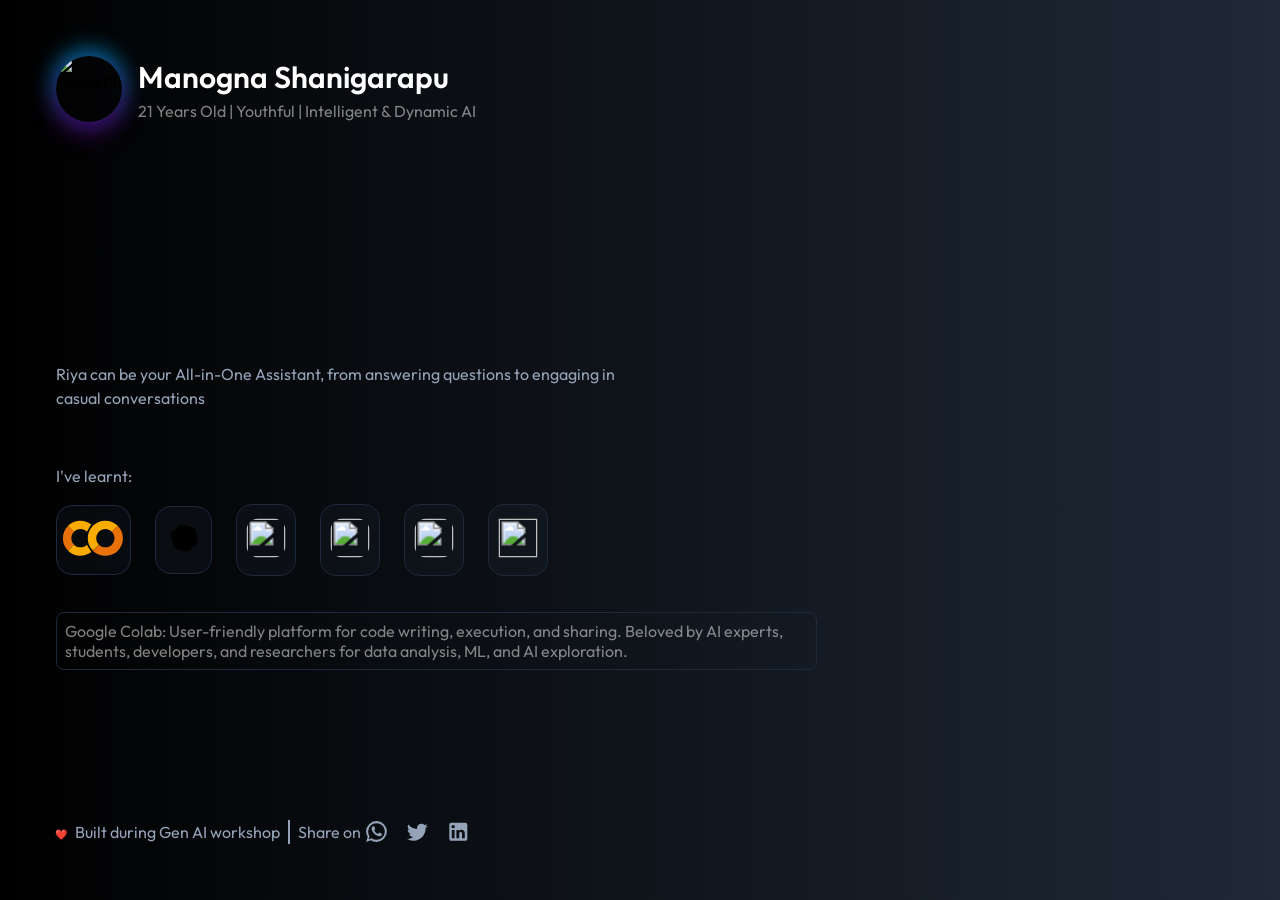
==== index.html @ 8585a6e0 "Updated my age" ====
<!DOCTYPE html>
<html>

<head>
    <link rel="stylesheet" href="genai.css">
    <script type="module" src="https://gradio.s3-us-west-2.amazonaws.com/3.39.0/gradio.js"></script>
</head>

<body>
    <div class="main-container" id="main">
        <div class="description-container">
            <div class="profile-section">
                <div class="profile-pic-container">
                    <div class="profile-pic">
                        <img class='student-pic' src="https://herobot.app/wp-content/uploads/2022/11/AI-bot-1.jpg" alt="ProfilePic" />
                    </div>
                </div>
                <div class="profile-info-container">
                    <h3 class="name">Manogna Shanigarapu</h3>
                    <p class="bot-extra-info">21 Years Old | Youthful | Intelligent & Dynamic AI</p>
                </div>
            </div>
            <div class="project-details-container">
                <div class="project-heading">
                    <h1 class="heading">Generative AI Project</h1>
                </div>
                <div class="project-description">
                    <p class="description">Riya can be your All-in-One Assistant, from answering questions to engaging in casual conversations</p>
                </div>
            </div>

            <div class="i-have-learnt-section">
                <p class="i-have-learnt">I've learnt:</p>
                <div class="topics-list">
                    <div class="topic-icon">
                        <div class="tooltip" id="googleColab">
                            <!-- openai_svgrepo_com_1 -->
                            <svg width="41" height="24" viewBox="0 0 41 24" fill="none" xmlns="http://www.w3.org/2000/svg" class="zoom-svg">
                                <path d="M7.50478 7.85331L3.53332 3.86494C1.34239 6.06057 0.111938 9.03566 0.111938 12.1374C0.111938 15.2392 1.34239 18.2143 3.53332 20.4099L7.52168 16.4215C6.38527 15.2865 5.74533 13.7471 5.74216 12.1409C5.73899 10.5347 6.37286 8.99286 7.50478 7.85331Z" fill="#E8710A" />
                                <path d="M3.53333 3.86497L7.50479 7.85334C8.06826 7.28921 8.7374 6.84167 9.47395 6.53633C10.2105 6.23099 11 6.07383 11.7974 6.07383C12.5947 6.07383 13.3842 6.23099 14.1208 6.53633C14.8573 6.84167 15.5264 7.28921 16.0899 7.85334L18.9798 2.90168L18.8108 2.76648C16.5567 1.08477 13.7727 0.270336 10.9676 0.47203C8.1625 0.673723 5.52366 1.87807 3.53333 3.86497Z" fill="#F9AB00" />
                                <path d="M18.9967 21.3731L16.0899 16.4384C15.5264 17.0025 14.8573 17.45 14.1208 17.7554C13.3842 18.0607 12.5947 18.2179 11.7974 18.2179C11 18.2179 10.2105 18.0607 9.47395 17.7554C8.7374 17.45 8.06826 17.0025 7.50479 16.4384L3.53333 20.4267C5.51969 22.3959 8.14522 23.5892 10.935 23.7906C13.7247 23.9921 16.4945 23.1885 18.7432 21.5252L18.9291 21.3731" fill="#F9AB00" />
                                <path d="M20.1121 3.86492C17.9211 6.06054 16.6907 9.03563 16.6907 12.1374C16.6907 15.2392 17.9211 18.2142 20.1121 20.4099L24.1004 16.4215C22.962 15.283 22.3224 13.739 22.3224 12.1289C22.3224 10.5189 22.962 8.97484 24.1004 7.83638C25.2389 6.69792 26.783 6.05834 28.393 6.05834C30.003 6.05834 31.5471 6.69792 32.6855 7.83638L36.6908 3.86492C35.603 2.77499 34.3109 1.91029 32.8885 1.3203C31.4661 0.730318 29.9413 0.426636 28.4014 0.426636C26.8615 0.426636 25.3367 0.730318 23.9144 1.3203C22.492 1.91029 21.1999 2.77499 20.1121 3.86492Z" fill="#F9AB00" />
                                <path d="M36.6908 3.86494L32.7193 7.85331C33.8578 8.99177 34.4974 10.5359 34.4974 12.1459C34.4974 13.7559 33.8578 15.3 32.7193 16.4384C31.5809 17.5769 30.0368 18.2165 28.4268 18.2165C26.8168 18.2165 25.2727 17.5769 24.1342 16.4384L20.1121 20.4268C22.3083 22.6253 25.2879 23.8613 28.3955 23.8629C29.9342 23.8636 31.4579 23.5613 32.8798 22.9732C34.3017 22.3851 35.5938 21.5227 36.6824 20.4353C37.7709 19.3478 38.6347 18.0566 39.2242 16.6353C39.8138 15.214 40.1176 13.6905 40.1184 12.1518C40.1192 10.6132 39.8169 9.08937 39.2288 7.6675C38.6407 6.24563 37.7783 4.95352 36.6908 3.86494Z" fill="#E8710A" />
                            </svg>
                            <span class="tooltiptext">Google Colab</span>
                        </div>

                    </div>
                    <div class="topic-icon">
                        <div class="tooltip" id="openAi">

                            <svg width="19" height="18" fill="none" xmlns="http://www.w3.org/2000/svg" class="zoom-svg open-ai-logo">
                                <g clip-path="url(#a)">
                                    <path d="M17.788 7.365a4.481 4.481 0 0 0-.386-3.677 4.53 4.53 0 0 0-4.877-2.17A4.494 4.494 0 0 0 9.142.001a4.53 4.53 0 0 0-4.318 3.135 4.481 4.481 0 0 0-2.998 2.17 4.53 4.53 0 0 0 .557 5.316 4.481 4.481 0 0 0 .386 3.676 4.53 4.53 0 0 0 4.877 2.17 4.48 4.48 0 0 0 3.383 1.517 4.53 4.53 0 0 0 4.32-3.138 4.481 4.481 0 0 0 2.997-2.17 4.53 4.53 0 0 0-.559-5.312h.001Z" fill="#000" />
                                </g>
                            </svg>
                            <span class="tooltiptext">OpenAI</span>
                        </div>
                    </div>
                    <div class="topic-icon">
                        <div class="tooltip" id="langChain">
                            <img src="https://res.cloudinary.com/davztmw2w/image/upload/v1690651288/image_301_m0b2pw.png" class="zoom-svg langchain-logo" />
                            <span class="tooltiptext">LangChain</span>
                        </div>
                    </div>
                    <div class="topic-icon">
                        <div class="tooltip" id="gradio">
                            <img src="https://res.cloudinary.com/davztmw2w/image/upload/v1690650885/image_297_1_jrfh7o.jpg" class="zoom-svg gradio-logo" />
                            <span class="tooltiptext">Gradio</span>
                        </div>
                    </div>
                    <div class="topic-icon">
                        <div class="tooltip" id="playHt">
                            <img src="https://res.cloudinary.com/davztmw2w/image/upload/v1690651855/play-ht_sotxmf.webp" class="zoom-svg playht-logo" />
                            <span class="tooltiptext">PlayHT</span>
                        </div>
                    </div>
                    <div class="topic-icon">
                        <div class="tooltip" id="huggingFace">
                            <img src="https://res.cloudinary.com/davztmw2w/image/upload/v1690651476/image_300_c8gpca.png" class="zoom-svg hugging-face-logo" />
                            <span class="tooltiptext">HuggingFace</span>
                        </div>
                    </div>
                </div>
                <div class="about-section"></div>
            </div>

            <div class="footer-section footer-desktop">
                <div class="footer-info">
                    <span class="heart-beat">❤️</span> Built during Gen AI workshop
                </div>
                <div class="divider-container">
                    <div class="divider"></div>
                </div>
                <div class="share-now">
                    <p class="footer-info share-now-text">Share on&nbsp;</p>
                    <div class="icons-container">
                        <div class="social-icon whatsapp">
                            <svg width="25" height="25" xmlns="http://www.w3.org/2000/svg" focusable="false" viewBox="0 0 24 24" style="user-select: none; width: 100%; height: 100%; display: inline-block; fill: rgb(148, 163, 184); flex-shrink: 0;">
                                <path d="M16.75 13.96c.25.13.41.2.46.3.06.11.04.61-.21 1.18-.2.56-1.24 1.1-1.7 1.12-.46.02-.47.36-2.96-.73-2.49-1.09-3.99-3.75-4.11-3.92-.12-.17-.96-1.38-.92-2.61.05-1.22.69-1.8.95-2.04.24-.26.51-.29.68-.26h.47c.15 0 .36-.06.55.45l.69 1.87c.06.13.1.28.01.44l-.27.41-.39.42c-.12.12-.26.25-.12.5.12.26.62 1.09 1.32 1.78.91.88 1.71 1.17 1.95 1.3.24.14.39.12.54-.04l.81-.94c.19-.25.35-.19.58-.11l1.67.88M12 2a10 10 0 0 1 10 10 10 10 0 0 1-10 10c-1.97 0-3.8-.57-5.35-1.55L2 22l1.55-4.65A9.969 9.969 0 0 1 2 12 10 10 0 0 1 12 2m0 2a8 8 0 0 0-8 8c0 1.72.54 3.31 1.46 4.61L4.5 19.5l2.89-.96A7.95 7.95 0 0 0 12 20a8 8 0 0 0 8-8 8 8 0 0 0-8-8z"></path>
                            </svg>
                        </div>
                        <div class="social-icon twitter">
                            <svg width="25" height="25" viewBox="0 0 25 25" fill="none" xmlns="http://www.w3.org/2000/svg">
                                <path d="M22.7576 6.7644C21.9876 7.1144 21.1576 7.3444 20.2976 7.4544C21.1776 6.9244 21.8576 6.0844 22.1776 5.0744C21.3476 5.5744 20.4276 5.9244 19.4576 6.1244C18.6676 5.2644 17.5576 4.7644 16.2976 4.7644C13.9476 4.7644 12.0276 6.6844 12.0276 9.0544C12.0276 9.3944 12.0676 9.7244 12.1376 10.0344C8.57765 9.8544 5.40765 8.1444 3.29765 5.5544C2.92765 6.1844 2.71765 6.9244 2.71765 7.7044C2.71765 9.1944 3.46765 10.5144 4.62765 11.2644C3.91765 11.2644 3.25765 11.0644 2.67765 10.7644V10.7944C2.67765 12.8744 4.15765 14.6144 6.11765 15.0044C5.48837 15.1766 4.82774 15.2006 4.18765 15.0744C4.45925 15.9269 4.99118 16.6728 5.70866 17.2073C6.42614 17.7419 7.29309 18.0381 8.18765 18.0544C6.67128 19.2548 4.79164 19.9037 2.85765 19.8944C2.51765 19.8944 2.17765 19.8744 1.83765 19.8344C3.73765 21.0544 5.99765 21.7644 8.41765 21.7644C16.2976 21.7644 20.6276 15.2244 20.6276 9.5544C20.6276 9.3644 20.6276 9.1844 20.6176 8.9944C21.4576 8.3944 22.1776 7.6344 22.7576 6.7644Z" fill="#94A3B8" />
                            </svg>
                        </div>
                        <div class="social-icon linkedin">
                            <svg width="25" height="25" viewBox="0 0 25 25" fill="none" xmlns="http://www.w3.org/2000/svg">
                                <path d="M19.2977 3.7644C19.8281 3.7644 20.3368 3.97512 20.7119 4.35019C21.087 4.72526 21.2977 5.23397 21.2977 5.7644V19.7644C21.2977 20.2948 21.087 20.8035 20.7119 21.1786C20.3368 21.5537 19.8281 21.7644 19.2977 21.7644H5.29767C4.76724 21.7644 4.25853 21.5537 3.88345 21.1786C3.50838 20.8035 3.29767 20.2948 3.29767 19.7644V5.7644C3.29767 5.23397 3.50838 4.72526 3.88345 4.35019C4.25853 3.97512 4.76724 3.7644 5.29767 3.7644H19.2977ZM18.7977 19.2644V13.9644C18.7977 13.0998 18.4542 12.2706 17.8428 11.6592C17.2315 11.0479 16.4023 10.7044 15.5377 10.7044C14.6877 10.7044 13.6977 11.2244 13.2177 12.0044V10.8944H10.4277V19.2644H13.2177V14.3344C13.2177 13.5644 13.8377 12.9344 14.6077 12.9344C14.979 12.9344 15.3351 13.0819 15.5976 13.3445C15.8602 13.607 16.0077 13.9631 16.0077 14.3344V19.2644H18.7977ZM7.17767 9.3244C7.62323 9.3244 8.05055 9.14741 8.36561 8.83234C8.68067 8.51728 8.85767 8.08997 8.85767 7.6444C8.85767 6.7144 8.10767 5.9544 7.17767 5.9544C6.72945 5.9544 6.29959 6.13246 5.98266 6.44939C5.66572 6.76633 5.48767 7.19619 5.48767 7.6444C5.48767 8.5744 6.24767 9.3244 7.17767 9.3244ZM8.56767 19.2644V10.8944H5.79767V19.2644H8.56767Z" fill="#94A3B8" />
                            </svg>
                        </div>
                    </div>
                </div>
            </div>
        </div>
        <div class="chat-bot-container">
            <gradio-app src="https://Manogna2502-MyGenAIchat.hf.space"></gradio-app>
        </div>
        <div class="footer-section footer-mobile">
            <div class="footer-info">
                <span class="heart-beat">❤️</span> Built during Gen AI workshop
            </div>
            <div class="divider-container">
                <div class="divider"></div>
            </div>
            <div class="share-now">
                <p class="footer-info share-now-text">Share on&nbsp;</p>
                <div class="icons-container">
                    <div class="social-icon whatsapp">
                        <svg width="25" height="25" xmlns="http://www.w3.org/2000/svg" focusable="false" viewBox="0 0 24 24" style="user-select: none; width: 100%; height: 100%; display: inline-block; fill: rgb(148, 163, 184); flex-shrink: 0;">
                            <path d="M16.75 13.96c.25.13.41.2.46.3.06.11.04.61-.21 1.18-.2.56-1.24 1.1-1.7 1.12-.46.02-.47.36-2.96-.73-2.49-1.09-3.99-3.75-4.11-3.92-.12-.17-.96-1.38-.92-2.61.05-1.22.69-1.8.95-2.04.24-.26.51-.29.68-.26h.47c.15 0 .36-.06.55.45l.69 1.87c.06.13.1.28.01.44l-.27.41-.39.42c-.12.12-.26.25-.12.5.12.26.62 1.09 1.32 1.78.91.88 1.71 1.17 1.95 1.3.24.14.39.12.54-.04l.81-.94c.19-.25.35-.19.58-.11l1.67.88M12 2a10 10 0 0 1 10 10 10 10 0 0 1-10 10c-1.97 0-3.8-.57-5.35-1.55L2 22l1.55-4.65A9.969 9.969 0 0 1 2 12 10 10 0 0 1 12 2m0 2a8 8 0 0 0-8 8c0 1.72.54 3.31 1.46 4.61L4.5 19.5l2.89-.96A7.95 7.95 0 0 0 12 20a8 8 0 0 0 8-8 8 8 0 0 0-8-8z"></path>
                        </svg>
                    </div>
                    <div class="social-icon twitter">
                        <svg width="25" height="25" viewBox="0 0 25 25" fill="none" xmlns="http://www.w3.org/2000/svg">
                            <path d="M22.7576 6.7644C21.9876 7.1144 21.1576 7.3444 20.2976 7.4544C21.1776 6.9244 21.8576 6.0844 22.1776 5.0744C21.3476 5.5744 20.4276 5.9244 19.4576 6.1244C18.6676 5.2644 17.5576 4.7644 16.2976 4.7644C13.9476 4.7644 12.0276 6.6844 12.0276 9.0544C12.0276 9.3944 12.0676 9.7244 12.1376 10.0344C8.57765 9.8544 5.40765 8.1444 3.29765 5.5544C2.92765 6.1844 2.71765 6.9244 2.71765 7.7044C2.71765 9.1944 3.46765 10.5144 4.62765 11.2644C3.91765 11.2644 3.25765 11.0644 2.67765 10.7644V10.7944C2.67765 12.8744 4.15765 14.6144 6.11765 15.0044C5.48837 15.1766 4.82774 15.2006 4.18765 15.0744C4.45925 15.9269 4.99118 16.6728 5.70866 17.2073C6.42614 17.7419 7.29309 18.0381 8.18765 18.0544C6.67128 19.2548 4.79164 19.9037 2.85765 19.8944C2.51765 19.8944 2.17765 19.8744 1.83765 19.8344C3.73765 21.0544 5.99765 21.7644 8.41765 21.7644C16.2976 21.7644 20.6276 15.2244 20.6276 9.5544C20.6276 9.3644 20.6276 9.1844 20.6176 8.9944C21.4576 8.3944 22.1776 7.6344 22.7576 6.7644Z" fill="#94A3B8" />
                        </svg>
                    </div>
                    <div class="social-icon linkedin">
                        <svg width="25" height="25" viewBox="0 0 25 25" fill="none" xmlns="http://www.w3.org/2000/svg">
                            <path d="M19.2977 3.7644C19.8281 3.7644 20.3368 3.97512 20.7119 4.35019C21.087 4.72526 21.2977 5.23397 21.2977 5.7644V19.7644C21.2977 20.2948 21.087 20.8035 20.7119 21.1786C20.3368 21.5537 19.8281 21.7644 19.2977 21.7644H5.29767C4.76724 21.7644 4.25853 21.5537 3.88345 21.1786C3.50838 20.8035 3.29767 20.2948 3.29767 19.7644V5.7644C3.29767 5.23397 3.50838 4.72526 3.88345 4.35019C4.25853 3.97512 4.76724 3.7644 5.29767 3.7644H19.2977ZM18.7977 19.2644V13.9644C18.7977 13.0998 18.4542 12.2706 17.8428 11.6592C17.2315 11.0479 16.4023 10.7044 15.5377 10.7044C14.6877 10.7044 13.6977 11.2244 13.2177 12.0044V10.8944H10.4277V19.2644H13.2177V14.3344C13.2177 13.5644 13.8377 12.9344 14.6077 12.9344C14.979 12.9344 15.3351 13.0819 15.5976 13.3445C15.8602 13.607 16.0077 13.9631 16.0077 14.3344V19.2644H18.7977ZM7.17767 9.3244C7.62323 9.3244 8.05055 9.14741 8.36561 8.83234C8.68067 8.51728 8.85767 8.08997 8.85767 7.6444C8.85767 6.7144 8.10767 5.9544 7.17767 5.9544C6.72945 5.9544 6.29959 6.13246 5.98266 6.44939C5.66572 6.76633 5.48767 7.19619 5.48767 7.6444C5.48767 8.5744 6.24767 9.3244 7.17767 9.3244ZM8.56767 19.2644V10.8944H5.79767V19.2644H8.56767Z" fill="#94A3B8" />
                        </svg>
                    </div>
                </div>
            </div>
        </div>
    </div>

    <script src="genai.js"></script>
</body>

</html>
---- genai.css ----
@import url('https://fonts.googleapis.com/css2?family=Bree+Serif&family=Caveat:wght@400;700&family=Lobster&family=Monoton&family=Open+Sans:ital,wght@0,400;0,700;1,400;1,700&family=Playfair+Display+SC:ital,wght@0,400;0,700;1,700&family=Playfair+Display:ital,wght@0,400;0,700;1,700&family=Roboto:ital,wght@0,400;0,700;1,400;1,700&family=Source+Sans+Pro:ital,wght@0,400;0,700;1,700&family=Work+Sans:ital,wght@0,400;0,700;1,700&display=swap');
@import url('https://fonts.googleapis.com/css2?family=Outfit&family=Bree+Serif&family=Caveat:wght@400;700&family=Lobster&family=Monoton&family=Open+Sans:ital,wght@0,400;0,700;1,400;1,700&family=Playfair+Display+SC:ital,wght@0,400;0,700;1,700&family=Playfair+Display:ital,wght@0,400;0,700;1,700&family=Roboto:ital,wght@0,400;0,700;1,400;1,700&family=Source+Sans+Pro:ital,wght@0,400;0,700;1,700&family=Work+Sans:ital,wght@0,400;0,700;1,700&display=swap');

body {
    margin: 0px;
    background: linear-gradient(to right, rgb(0, 0, 0), #1F2937);
}

* {
    font-family: Outfit;
}

.main-container {
    display: flex;
    flex-direction: row;
    justify-content: space-between;
    box-sizing: border-box;
    overflow: hidden;
}

.description-container {
    display: flex;
    flex-direction: column;
    align-self: flex-start;
    gap: 54px;
    width: 65%;
    padding-top: 56px;
    padding-bottom: 56px;
    padding-left: 56px;
    padding-right: 12px;
    height: 100vh;
    box-sizing: border-box;
}

.project-details-container {
    align-items: flex-start;
    display: flex;
    flex: none;
    flex-direction: column;
    flex-wrap: nowrap;
    gap: 16px;
    height: min-content;
    justify-content: flex-start;
    overflow: visible;
    padding: 0;
    position: relative;
    width: 100%;
}

.project-heading {
    flex: none;
    height: auto;
    position: relative;
    width: 100%;
}

.heading {
    background-image: url(https://framerusercontent.com/images/2IaeICXvsJApqTXCae1q1dVMVIE.jpg);
    background-size: cover;
    background-repeat: no-repeat;
    background-position: 0% 0%;
    background-clip: text;
    -webkit-background-clip: text;
    -webkit-text-fill-color: transparent;
    color: rgb(136, 136, 136);
    font-size: 80px;
    font-family: Outfit, sans-serif;
    font-style: normal;
    font-weight: 900;
    text-align: left;
    letter-spacing: 0px;
    white-space: normal;
    line-height: 1;
    margin: 0px;
    padding: 0px 0px 10px;
}

.project-description {
    position: relative;
    white-space: pre-wrap;
    max-width: 569px;
    word-break: break-word;
    outline: none;
    display: flex;
    flex-direction: column;
    justify-content: flex-start;
    flex-shrink: 0;
    transform: none;
}

.description {
    font-family: Outfit, sans-serif;
    font-size: 16px;
    font-style: normal;
    font-weight: 400;
    letter-spacing: 0px;
    line-height: 24px;
    color: rgb(148, 163, 184);
    margin: 0px;
}

.i-have-learnt-section {
    align-items: flex-start;
    display: flex;
    flex: none;
    flex-direction: column;
    flex-wrap: nowrap;
    gap: 16px;
    height: min-content;
    justify-content: flex-start;
    overflow: visible;
    padding: 0;
    position: relative;
    width: 100%;
    z-index: 1;
}

.i-have-learnt {
    font-family: Outfit, sans-serif;
    font-size: 16px;
    font-style: normal;
    font-weight: 400;
    letter-spacing: 0px;
    line-height: 24px;
    color: rgb(148, 163, 184);
    margin: 0px;
}

.profile-section {
    display: flex;
    flex-direction: row;
    gap: 16px;
    justify-content: flex-start;
    align-items: center;
    max-width: 1000px;
    overflow: visible;
    padding: 0;
    position: relative;
    width: 100%;
}

.profile-pic-container {
    width: 66px;
    position: relative;
    aspect-ratio: 1 / 1;
    height: 66px;
    border-radius: 40px;
    box-shadow: 0 10px 25px #400363, 0 -5px 25px #008bc7;
}

.profile-pic {
    position: absolute;
    top: 0;
    bottom: 0;
    left: 0;
    right: 0;
    border-radius: inherit;
}

.student-pic {
    display: block;
    width: 100%;
    height: 100%;
    border-radius: inherit;
    object-position: center;
    object-fit: cover;
    image-rendering: auto;
}

.profile-info-container {
    align-items: flex-start;
    display: flex;
    flex-direction: column;
    gap: 5px;
    justify-content: flex-start;
    overflow: visible;
    padding: 0;
    position: relative;
}

.name {
    font-size: 30px;
    margin: 0px;
    color: white;
    font-weight: 600;
}

.bot-extra-info {
    color: rgba(212, 212, 212, 0.6);
    margin: 0px;
    font-weight: 400;
    font-family: Outfit, Sans-Serif;
}

.topics-list {
    align-items: center;
    display: flex;
    flex: none;
    flex-direction: row;
    flex-wrap: wrap;
    gap: 24px;
    height: min-content;
    justify-content: flex-start;
    overflow: visible;
    padding: 0;
    position: relative;
    width: 100%;
}

.topic-icon {
    box-sizing: border-box;
    flex-shrink: 0;
    /* width: 64px;
    height: 64px; */
    display: flex;
    flex-direction: column;
    justify-content: flex-start;
    align-items: center;
    padding: 20px 16px;
    /* -webkit-backdrop-filter: blur(10px); */
    /* backdrop-filter: blur(10px); */
    background-color: rgba(30, 41, 59, 0.2);
    /* overflow: hidden; */
    position: relative;
    align-content: center;
    flex-wrap: nowrap;
    gap: 0;
    border-radius: 16px;
    border: 1px solid #1e293b;
    opacity: 1;
    transform: none;
    cursor: pointer;
}

@keyframes beating {
    0% {
        font-size: 10px;
    }

    100% {
        font-size: 20px;
    }
}


.heart-beat {
    width: 10px;
    height: 10px;
    animation: beating 0.8s infinite;
    font-size: 10px;
    display: inline-flex;
    align-items: center;
    justify-content: center;
    margin-right: 6px;
}

.footer-section {
    display: flex;
    align-items: flex-end;
    justify-content: flex-start;
    gap: 8px;
    flex-grow: 1;
    flex-wrap: wrap;
}

.footer-info {
    font-family: Outfit, sans-serif;
    font-size: 16px;
    font-style: normal;
    font-weight: 400;
    letter-spacing: 0px;
    line-height: 24px;
    color: rgb(148, 163, 184);
}

.share-now {
    display: flex;
    align-items: flex-end;
}

.icons-container {
    height: 100%;
    display: flex;
    align-items: flex-end;
    gap: 16px;
    margin-bottom: -4px;
}

.divider-container {
    flex: none;
    height: 24px;
    position: relative;
    width: 2px;
    flex-shrink: 0;
    fill: rgba(0, 0, 0, 1);
    background: rgb(148, 163, 184);
}

.divider {
    width: 100%;
    height: 100%;
    aspect-ratio: inherit;
}

.share-now-text {
    margin: 0px;
}

.zoom-svg {
    transform: scale(1.5);
    /* Zoom the SVG by 1.5 times on hover */
}

@media screen and (max-width: 1199px) {
    .divider-container {
        display: none;
    }

    .footer-section {
        flex-direction: column;
        align-items: flex-start;
        justify-content: flex-end;
    }
}

.chat-bot-container {
    height: 100vh;
    width: 35%;
    box-sizing: border-box;
}

.chat-bot-container-iframe {}

.social-icon {
    cursor: pointer;
}

.gradio-logo {
    width: 26px;
    height: 26px;
    border-radius: 8px;
}

.open-ai-logo {
    margin: 2px;
}

.hugging-face-logo {
    width: 26px;
    height: 26px;
}

.langchain-logo {
    width: 26px;
    height: 26px;
    border-radius: 8px;
}

.playht-logo {
    width: 26px;
    height: 26px;
    border-radius: 8px;
}

.gradio-container {
    border: 0px !important;
    margin: 0px !important;
    height: 100%;
}

.main {
    background: transparent;
    height: 100%;
}

.contain {
    height: 100%;
}

.wrap {
    height: 100%;
}

#component-0 {
    height: 100%;
}

#component-1 {
    padding: 0px;
    height: 100%;
}

#component-2 {
    height: 100% !important;
}

.footer-mobile {
    display: none;
}

.footer-desktop {
    display: flex;
}

@media screen and (max-width: 950px) {
    body {
        background: linear-gradient(to bottom, rgb(0, 0, 0), #1F2937);
    }

    .main-container {
        flex-direction: column;
    }

    .description-container {
        width: 100%;
        height: 100%;
        padding-right: 56px;
    }

    .chat-bot-container {
        width: 100%;
        height: 600px;
        padding: unset;
        padding-left: 56px;
        padding-right: 56px;
        padding-bottom: 56px;
        box-sizing: border-box;
    }

    .footer-desktop {
        display: none;
    }

    .footer-mobile {
        display: flex;
        margin-left: 56px;
        margin-bottom: 30px;
        align-items: center;
    }

    .share-now {
        flex-direction: column;
        align-items: center;
        gap: 6px
    }
}

@media screen and (max-width: 576px) {
    .description-container {
        padding: 32px 24px;
    }

    .chat-bot-container {
        padding-left: 24px;
        padding-right: 24px;
        padding-bottom: 32px;
    }
}


.tooltip {
    position: relative;
}

/* Tooltip text */
.tooltip .tooltiptext {
    visibility: hidden;
    width: 120px;
    background-color: rgb(148, 163, 184);
    color: black;
    text-align: center;
    padding: 5px 5px;
    border-radius: 6px;
    position: absolute;
    z-index: 70;
    top: 40px;
}

/* Show the tooltip text when you mouse over the tooltip container */
.tooltip:hover .tooltiptext {
    visibility: visible;
}

.about-section {
    color: rgba(212, 212, 212, 0.6);
    border-radius: 8px;
    border: 1px solid #1e293b;
    opacity: 1;
    padding: 8px;
    margin-top: 20px;
    width: 100%;
    max-width: 761px;
    box-sizing: border-box;
}

.zoom-svg {
    pointer-events: none;
}
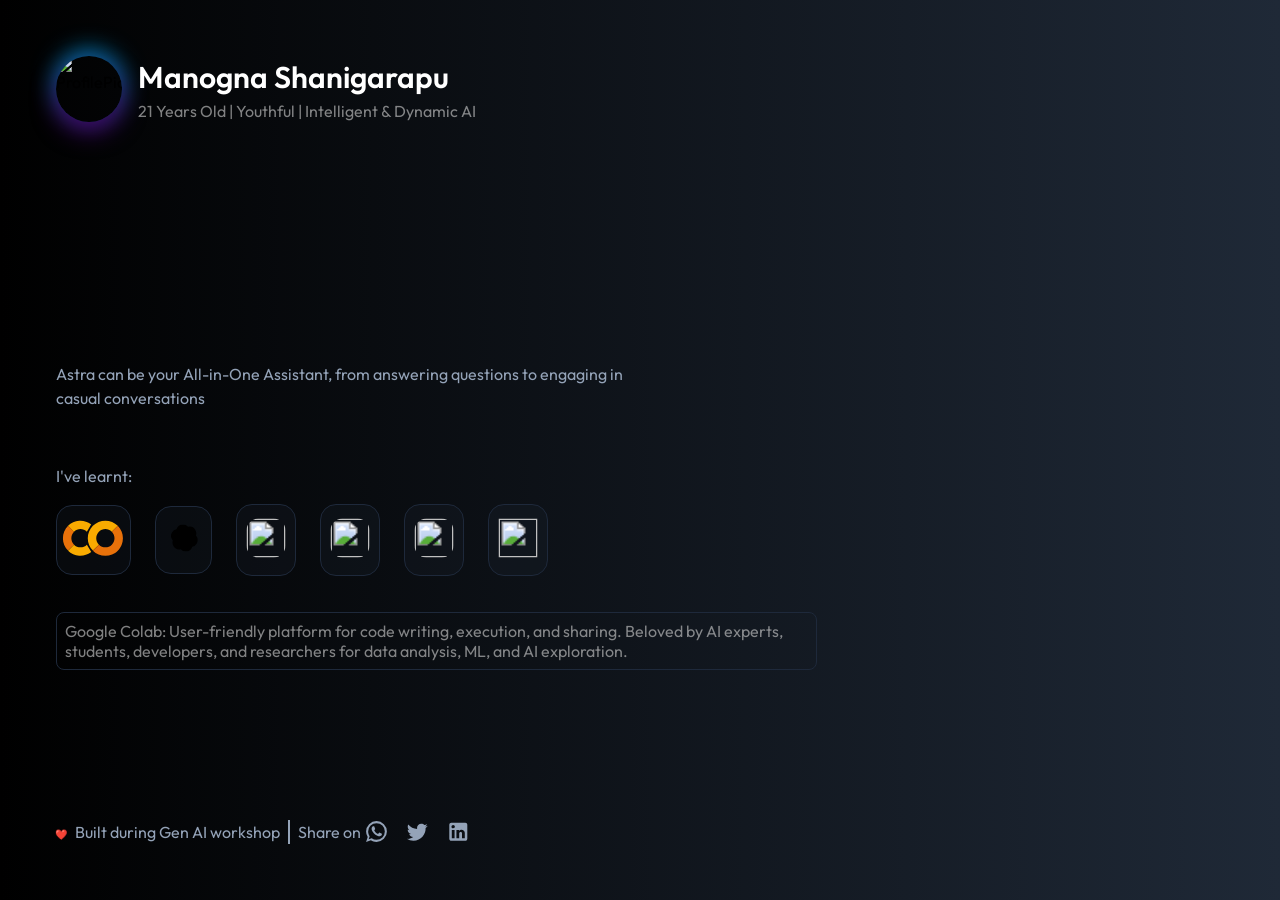
==== commit b2dce354: "Rename bot to Astra" ====
--- a/index.html
+++ b/index.html
@@ -3,7 +3,6 @@
 
 <head>
     <link rel="stylesheet" href="genai.css">
-    <script type="module" src="https://gradio.s3-us-west-2.amazonaws.com/3.39.0/gradio.js"></script>
 </head>
 
 <body>
@@ -25,7 +24,7 @@
                     <h1 class="heading">Generative AI Project</h1>
                 </div>
                 <div class="project-description">
-                    <p class="description">Riya can be your All-in-One Assistant, from answering questions to engaging in casual conversations</p>
+                    <p class="description">Astra can be your All-in-One Assistant, from answering questions to engaging in casual conversations</p>
                 </div>
             </div>
 
@@ -115,7 +114,11 @@
             </div>
         </div>
         <div class="chat-bot-container">
-            <gradio-app src="https://Manogna2502-MyGenAIchat.hf.space"></gradio-app>
+            <iframe
+    src="https://manogna2502-mygenaichat.hf.space/?__theme=dark"
+    style="width:100%; height:100%; border:0;"
+    title="Riya Chatbot">
+</iframe>
         </div>
         <div class="footer-section footer-mobile">
             <div class="footer-info">
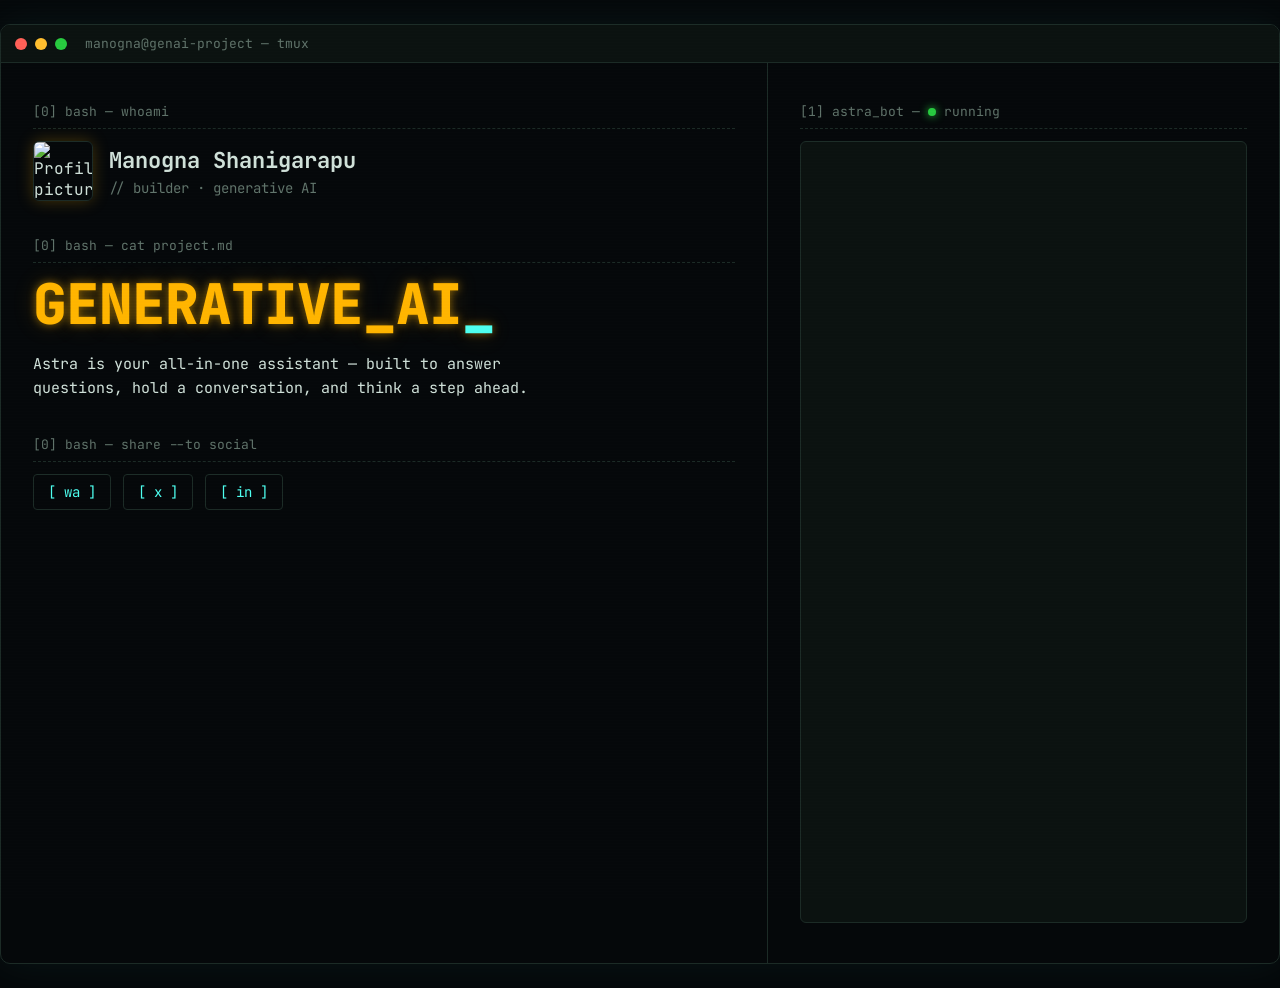
==== commit 13b3449f: "updated UI" ====
--- a/index.html
+++ b/index.html
@@ -1,151 +1,66 @@
 <!DOCTYPE html>
-<html>
+<html lang="en">
 
 <head>
+    <meta charset="UTF-8">
+    <meta name="viewport" content="width=device-width, initial-scale=1.0">
+    <title>manogna@genai-project — tmux</title>
     <link rel="stylesheet" href="genai.css">
 </head>
 
 <body>
-    <div class="main-container" id="main">
-        <div class="description-container">
-            <div class="profile-section">
-                <div class="profile-pic-container">
-                    <div class="profile-pic">
-                        <img class='student-pic' src="https://herobot.app/wp-content/uploads/2022/11/AI-bot-1.jpg" alt="ProfilePic" />
+    <div class="crt-overlay" aria-hidden="true"></div>
+
+    <div class="terminal-window">
+        <div class="window-titlebar">
+            <span class="dot dot-red"></span>
+            <span class="dot dot-yellow"></span>
+            <span class="dot dot-green"></span>
+            <span class="window-title">manogna@genai-project — tmux</span>
+        </div>
+
+        <div class="main-container">
+            <div class="description-container pane">
+
+                <div class="pane-label">[0] bash — whoami</div>
+                <div class="profile-section">
+                    <div class="profile-pic-container">
+                        <div class="profile-pic">
+                            <img class="student-pic" src="https://herobot.app/wp-content/uploads/2022/11/AI-bot-1.jpg" alt="Profile picture" />
+                        </div>
+                    </div>
+                    <div class="profile-info-container">
+                        <h3 class="name">Manogna Shanigarapu</h3>
+                        <p class="bot-extra-info">// builder · generative AI</p>
                     </div>
                 </div>
-                <div class="profile-info-container">
-                    <h3 class="name">Manogna Shanigarapu</h3>
-                    <p class="bot-extra-info">21 Years Old | Youthful | Intelligent & Dynamic AI</p>
+
+                <div class="pane-label">[0] bash — cat project.md</div>
+                <div class="project-details-container">
+                    <h1 class="heading">GENERATIVE_AI<span class="cursor">_</span></h1>
+                    <p class="description">Astra is your all-in-one assistant — built to answer
+                        questions, hold a conversation, and think a step ahead.</p>
                 </div>
-            </div>
-            <div class="project-details-container">
-                <div class="project-heading">
-                    <h1 class="heading">Generative AI Project</h1>
+
+                <div class="pane-label">[0] bash — share --to social</div>
+                <div class="share-now">
+                    <div class="icons-container">
+                        <button class="social-icon whatsapp" aria-label="Share on WhatsApp">[ wa ]</button>
+                        <button class="social-icon twitter" aria-label="Share on X">[ x ]</button>
+                        <button class="social-icon linkedin" aria-label="Share on LinkedIn">[ in ]</button>
+                    </div>
                 </div>
-                <div class="project-description">
-                    <p class="description">Astra can be your All-in-One Assistant, from answering questions to engaging in casual conversations</p>
-                </div>
+
             </div>
 
-            <div class="i-have-learnt-section">
-                <p class="i-have-learnt">I've learnt:</p>
-                <div class="topics-list">
-                    <div class="topic-icon">
-                        <div class="tooltip" id="googleColab">
-                            <!-- openai_svgrepo_com_1 -->
-                            <svg width="41" height="24" viewBox="0 0 41 24" fill="none" xmlns="http://www.w3.org/2000/svg" class="zoom-svg">
-                                <path d="M7.50478 7.85331L3.53332 3.86494C1.34239 6.06057 0.111938 9.03566 0.111938 12.1374C0.111938 15.2392 1.34239 18.2143 3.53332 20.4099L7.52168 16.4215C6.38527 15.2865 5.74533 13.7471 5.74216 12.1409C5.73899 10.5347 6.37286 8.99286 7.50478 7.85331Z" fill="#E8710A" />
-                                <path d="M3.53333 3.86497L7.50479 7.85334C8.06826 7.28921 8.7374 6.84167 9.47395 6.53633C10.2105 6.23099 11 6.07383 11.7974 6.07383C12.5947 6.07383 13.3842 6.23099 14.1208 6.53633C14.8573 6.84167 15.5264 7.28921 16.0899 7.85334L18.9798 2.90168L18.8108 2.76648C16.5567 1.08477 13.7727 0.270336 10.9676 0.47203C8.1625 0.673723 5.52366 1.87807 3.53333 3.86497Z" fill="#F9AB00" />
-                                <path d="M18.9967 21.3731L16.0899 16.4384C15.5264 17.0025 14.8573 17.45 14.1208 17.7554C13.3842 18.0607 12.5947 18.2179 11.7974 18.2179C11 18.2179 10.2105 18.0607 9.47395 17.7554C8.7374 17.45 8.06826 17.0025 7.50479 16.4384L3.53333 20.4267C5.51969 22.3959 8.14522 23.5892 10.935 23.7906C13.7247 23.9921 16.4945 23.1885 18.7432 21.5252L18.9291 21.3731" fill="#F9AB00" />
-                                <path d="M20.1121 3.86492C17.9211 6.06054 16.6907 9.03563 16.6907 12.1374C16.6907 15.2392 17.9211 18.2142 20.1121 20.4099L24.1004 16.4215C22.962 15.283 22.3224 13.739 22.3224 12.1289C22.3224 10.5189 22.962 8.97484 24.1004 7.83638C25.2389 6.69792 26.783 6.05834 28.393 6.05834C30.003 6.05834 31.5471 6.69792 32.6855 7.83638L36.6908 3.86492C35.603 2.77499 34.3109 1.91029 32.8885 1.3203C31.4661 0.730318 29.9413 0.426636 28.4014 0.426636C26.8615 0.426636 25.3367 0.730318 23.9144 1.3203C22.492 1.91029 21.1999 2.77499 20.1121 3.86492Z" fill="#F9AB00" />
-                                <path d="M36.6908 3.86494L32.7193 7.85331C33.8578 8.99177 34.4974 10.5359 34.4974 12.1459C34.4974 13.7559 33.8578 15.3 32.7193 16.4384C31.5809 17.5769 30.0368 18.2165 28.4268 18.2165C26.8168 18.2165 25.2727 17.5769 24.1342 16.4384L20.1121 20.4268C22.3083 22.6253 25.2879 23.8613 28.3955 23.8629C29.9342 23.8636 31.4579 23.5613 32.8798 22.9732C34.3017 22.3851 35.5938 21.5227 36.6824 20.4353C37.7709 19.3478 38.6347 18.0566 39.2242 16.6353C39.8138 15.214 40.1176 13.6905 40.1184 12.1518C40.1192 10.6132 39.8169 9.08937 39.2288 7.6675C38.6407 6.24563 37.7783 4.95352 36.6908 3.86494Z" fill="#E8710A" />
-                            </svg>
-                            <span class="tooltiptext">Google Colab</span>
-                        </div>
-
-                    </div>
-                    <div class="topic-icon">
-                        <div class="tooltip" id="openAi">
-
-                            <svg width="19" height="18" fill="none" xmlns="http://www.w3.org/2000/svg" class="zoom-svg open-ai-logo">
-                                <g clip-path="url(#a)">
-                                    <path d="M17.788 7.365a4.481 4.481 0 0 0-.386-3.677 4.53 4.53 0 0 0-4.877-2.17A4.494 4.494 0 0 0 9.142.001a4.53 4.53 0 0 0-4.318 3.135 4.481 4.481 0 0 0-2.998 2.17 4.53 4.53 0 0 0 .557 5.316 4.481 4.481 0 0 0 .386 3.676 4.53 4.53 0 0 0 4.877 2.17 4.48 4.48 0 0 0 3.383 1.517 4.53 4.53 0 0 0 4.32-3.138 4.481 4.481 0 0 0 2.997-2.17 4.53 4.53 0 0 0-.559-5.312h.001Z" fill="#000" />
-                                </g>
-                            </svg>
-                            <span class="tooltiptext">OpenAI</span>
-                        </div>
-                    </div>
-                    <div class="topic-icon">
-                        <div class="tooltip" id="langChain">
-                            <img src="https://res.cloudinary.com/davztmw2w/image/upload/v1690651288/image_301_m0b2pw.png" class="zoom-svg langchain-logo" />
-                            <span class="tooltiptext">LangChain</span>
-                        </div>
-                    </div>
-                    <div class="topic-icon">
-                        <div class="tooltip" id="gradio">
-                            <img src="https://res.cloudinary.com/davztmw2w/image/upload/v1690650885/image_297_1_jrfh7o.jpg" class="zoom-svg gradio-logo" />
-                            <span class="tooltiptext">Gradio</span>
-                        </div>
-                    </div>
-                    <div class="topic-icon">
-                        <div class="tooltip" id="playHt">
-                            <img src="https://res.cloudinary.com/davztmw2w/image/upload/v1690651855/play-ht_sotxmf.webp" class="zoom-svg playht-logo" />
-                            <span class="tooltiptext">PlayHT</span>
-                        </div>
-                    </div>
-                    <div class="topic-icon">
-                        <div class="tooltip" id="huggingFace">
-                            <img src="https://res.cloudinary.com/davztmw2w/image/upload/v1690651476/image_300_c8gpca.png" class="zoom-svg hugging-face-logo" />
-                            <span class="tooltiptext">HuggingFace</span>
-                        </div>
-                    </div>
+            <div class="chat-bot-container pane">
+                <div class="pane-label chat-pane-label">
+                    [1] astra_bot — <span class="status-dot"></span>running
                 </div>
-                <div class="about-section"></div>
-            </div>
-
-            <div class="footer-section footer-desktop">
-                <div class="footer-info">
-                    <span class="heart-beat">❤️</span> Built during Gen AI workshop
-                </div>
-                <div class="divider-container">
-                    <div class="divider"></div>
-                </div>
-                <div class="share-now">
-                    <p class="footer-info share-now-text">Share on&nbsp;</p>
-                    <div class="icons-container">
-                        <div class="social-icon whatsapp">
-                            <svg width="25" height="25" xmlns="http://www.w3.org/2000/svg" focusable="false" viewBox="0 0 24 24" style="user-select: none; width: 100%; height: 100%; display: inline-block; fill: rgb(148, 163, 184); flex-shrink: 0;">
-                                <path d="M16.75 13.96c.25.13.41.2.46.3.06.11.04.61-.21 1.18-.2.56-1.24 1.1-1.7 1.12-.46.02-.47.36-2.96-.73-2.49-1.09-3.99-3.75-4.11-3.92-.12-.17-.96-1.38-.92-2.61.05-1.22.69-1.8.95-2.04.24-.26.51-.29.68-.26h.47c.15 0 .36-.06.55.45l.69 1.87c.06.13.1.28.01.44l-.27.41-.39.42c-.12.12-.26.25-.12.5.12.26.62 1.09 1.32 1.78.91.88 1.71 1.17 1.95 1.3.24.14.39.12.54-.04l.81-.94c.19-.25.35-.19.58-.11l1.67.88M12 2a10 10 0 0 1 10 10 10 10 0 0 1-10 10c-1.97 0-3.8-.57-5.35-1.55L2 22l1.55-4.65A9.969 9.969 0 0 1 2 12 10 10 0 0 1 12 2m0 2a8 8 0 0 0-8 8c0 1.72.54 3.31 1.46 4.61L4.5 19.5l2.89-.96A7.95 7.95 0 0 0 12 20a8 8 0 0 0 8-8 8 8 0 0 0-8-8z"></path>
-                            </svg>
-                        </div>
-                        <div class="social-icon twitter">
-                            <svg width="25" height="25" viewBox="0 0 25 25" fill="none" xmlns="http://www.w3.org/2000/svg">
-                                <path d="M22.7576 6.7644C21.9876 7.1144 21.1576 7.3444 20.2976 7.4544C21.1776 6.9244 21.8576 6.0844 22.1776 5.0744C21.3476 5.5744 20.4276 5.9244 19.4576 6.1244C18.6676 5.2644 17.5576 4.7644 16.2976 4.7644C13.9476 4.7644 12.0276 6.6844 12.0276 9.0544C12.0276 9.3944 12.0676 9.7244 12.1376 10.0344C8.57765 9.8544 5.40765 8.1444 3.29765 5.5544C2.92765 6.1844 2.71765 6.9244 2.71765 7.7044C2.71765 9.1944 3.46765 10.5144 4.62765 11.2644C3.91765 11.2644 3.25765 11.0644 2.67765 10.7644V10.7944C2.67765 12.8744 4.15765 14.6144 6.11765 15.0044C5.48837 15.1766 4.82774 15.2006 4.18765 15.0744C4.45925 15.9269 4.99118 16.6728 5.70866 17.2073C6.42614 17.7419 7.29309 18.0381 8.18765 18.0544C6.67128 19.2548 4.79164 19.9037 2.85765 19.8944C2.51765 19.8944 2.17765 19.8744 1.83765 19.8344C3.73765 21.0544 5.99765 21.7644 8.41765 21.7644C16.2976 21.7644 20.6276 15.2244 20.6276 9.5544C20.6276 9.3644 20.6276 9.1844 20.6176 8.9944C21.4576 8.3944 22.1776 7.6344 22.7576 6.7644Z" fill="#94A3B8" />
-                            </svg>
-                        </div>
-                        <div class="social-icon linkedin">
-                            <svg width="25" height="25" viewBox="0 0 25 25" fill="none" xmlns="http://www.w3.org/2000/svg">
-                                <path d="M19.2977 3.7644C19.8281 3.7644 20.3368 3.97512 20.7119 4.35019C21.087 4.72526 21.2977 5.23397 21.2977 5.7644V19.7644C21.2977 20.2948 21.087 20.8035 20.7119 21.1786C20.3368 21.5537 19.8281 21.7644 19.2977 21.7644H5.29767C4.76724 21.7644 4.25853 21.5537 3.88345 21.1786C3.50838 20.8035 3.29767 20.2948 3.29767 19.7644V5.7644C3.29767 5.23397 3.50838 4.72526 3.88345 4.35019C4.25853 3.97512 4.76724 3.7644 5.29767 3.7644H19.2977ZM18.7977 19.2644V13.9644C18.7977 13.0998 18.4542 12.2706 17.8428 11.6592C17.2315 11.0479 16.4023 10.7044 15.5377 10.7044C14.6877 10.7044 13.6977 11.2244 13.2177 12.0044V10.8944H10.4277V19.2644H13.2177V14.3344C13.2177 13.5644 13.8377 12.9344 14.6077 12.9344C14.979 12.9344 15.3351 13.0819 15.5976 13.3445C15.8602 13.607 16.0077 13.9631 16.0077 14.3344V19.2644H18.7977ZM7.17767 9.3244C7.62323 9.3244 8.05055 9.14741 8.36561 8.83234C8.68067 8.51728 8.85767 8.08997 8.85767 7.6444C8.85767 6.7144 8.10767 5.9544 7.17767 5.9544C6.72945 5.9544 6.29959 6.13246 5.98266 6.44939C5.66572 6.76633 5.48767 7.19619 5.48767 7.6444C5.48767 8.5744 6.24767 9.3244 7.17767 9.3244ZM8.56767 19.2644V10.8944H5.79767V19.2644H8.56767Z" fill="#94A3B8" />
-                            </svg>
-                        </div>
-                    </div>
-                </div>
-            </div>
-        </div>
-        <div class="chat-bot-container">
-            <iframe
-    src="https://manogna2502-mygenaichat.hf.space/?__theme=dark"
-    style="width:100%; height:100%; border:0;"
-    title="Riya Chatbot">
-</iframe>
-        </div>
-        <div class="footer-section footer-mobile">
-            <div class="footer-info">
-                <span class="heart-beat">❤️</span> Built during Gen AI workshop
-            </div>
-            <div class="divider-container">
-                <div class="divider"></div>
-            </div>
-            <div class="share-now">
-                <p class="footer-info share-now-text">Share on&nbsp;</p>
-                <div class="icons-container">
-                    <div class="social-icon whatsapp">
-                        <svg width="25" height="25" xmlns="http://www.w3.org/2000/svg" focusable="false" viewBox="0 0 24 24" style="user-select: none; width: 100%; height: 100%; display: inline-block; fill: rgb(148, 163, 184); flex-shrink: 0;">
-                            <path d="M16.75 13.96c.25.13.41.2.46.3.06.11.04.61-.21 1.18-.2.56-1.24 1.1-1.7 1.12-.46.02-.47.36-2.96-.73-2.49-1.09-3.99-3.75-4.11-3.92-.12-.17-.96-1.38-.92-2.61.05-1.22.69-1.8.95-2.04.24-.26.51-.29.68-.26h.47c.15 0 .36-.06.55.45l.69 1.87c.06.13.1.28.01.44l-.27.41-.39.42c-.12.12-.26.25-.12.5.12.26.62 1.09 1.32 1.78.91.88 1.71 1.17 1.95 1.3.24.14.39.12.54-.04l.81-.94c.19-.25.35-.19.58-.11l1.67.88M12 2a10 10 0 0 1 10 10 10 10 0 0 1-10 10c-1.97 0-3.8-.57-5.35-1.55L2 22l1.55-4.65A9.969 9.969 0 0 1 2 12 10 10 0 0 1 12 2m0 2a8 8 0 0 0-8 8c0 1.72.54 3.31 1.46 4.61L4.5 19.5l2.89-.96A7.95 7.95 0 0 0 12 20a8 8 0 0 0 8-8 8 8 0 0 0-8-8z"></path>
-                        </svg>
-                    </div>
-                    <div class="social-icon twitter">
-                        <svg width="25" height="25" viewBox="0 0 25 25" fill="none" xmlns="http://www.w3.org/2000/svg">
-                            <path d="M22.7576 6.7644C21.9876 7.1144 21.1576 7.3444 20.2976 7.4544C21.1776 6.9244 21.8576 6.0844 22.1776 5.0744C21.3476 5.5744 20.4276 5.9244 19.4576 6.1244C18.6676 5.2644 17.5576 4.7644 16.2976 4.7644C13.9476 4.7644 12.0276 6.6844 12.0276 9.0544C12.0276 9.3944 12.0676 9.7244 12.1376 10.0344C8.57765 9.8544 5.40765 8.1444 3.29765 5.5544C2.92765 6.1844 2.71765 6.9244 2.71765 7.7044C2.71765 9.1944 3.46765 10.5144 4.62765 11.2644C3.91765 11.2644 3.25765 11.0644 2.67765 10.7644V10.7944C2.67765 12.8744 4.15765 14.6144 6.11765 15.0044C5.48837 15.1766 4.82774 15.2006 4.18765 15.0744C4.45925 15.9269 4.99118 16.6728 5.70866 17.2073C6.42614 17.7419 7.29309 18.0381 8.18765 18.0544C6.67128 19.2548 4.79164 19.9037 2.85765 19.8944C2.51765 19.8944 2.17765 19.8744 1.83765 19.8344C3.73765 21.0544 5.99765 21.7644 8.41765 21.7644C16.2976 21.7644 20.6276 15.2244 20.6276 9.5544C20.6276 9.3644 20.6276 9.1844 20.6176 8.9944C21.4576 8.3944 22.1776 7.6344 22.7576 6.7644Z" fill="#94A3B8" />
-                        </svg>
-                    </div>
-                    <div class="social-icon linkedin">
-                        <svg width="25" height="25" viewBox="0 0 25 25" fill="none" xmlns="http://www.w3.org/2000/svg">
-                            <path d="M19.2977 3.7644C19.8281 3.7644 20.3368 3.97512 20.7119 4.35019C21.087 4.72526 21.2977 5.23397 21.2977 5.7644V19.7644C21.2977 20.2948 21.087 20.8035 20.7119 21.1786C20.3368 21.5537 19.8281 21.7644 19.2977 21.7644H5.29767C4.76724 21.7644 4.25853 21.5537 3.88345 21.1786C3.50838 20.8035 3.29767 20.2948 3.29767 19.7644V5.7644C3.29767 5.23397 3.50838 4.72526 3.88345 4.35019C4.25853 3.97512 4.76724 3.7644 5.29767 3.7644H19.2977ZM18.7977 19.2644V13.9644C18.7977 13.0998 18.4542 12.2706 17.8428 11.6592C17.2315 11.0479 16.4023 10.7044 15.5377 10.7044C14.6877 10.7044 13.6977 11.2244 13.2177 12.0044V10.8944H10.4277V19.2644H13.2177V14.3344C13.2177 13.5644 13.8377 12.9344 14.6077 12.9344C14.979 12.9344 15.3351 13.0819 15.5976 13.3445C15.8602 13.607 16.0077 13.9631 16.0077 14.3344V19.2644H18.7977ZM7.17767 9.3244C7.62323 9.3244 8.05055 9.14741 8.36561 8.83234C8.68067 8.51728 8.85767 8.08997 8.85767 7.6444C8.85767 6.7144 8.10767 5.9544 7.17767 5.9544C6.72945 5.9544 6.29959 6.13246 5.98266 6.44939C5.66572 6.76633 5.48767 7.19619 5.48767 7.6444C5.48767 8.5744 6.24767 9.3244 7.17767 9.3244ZM8.56767 19.2644V10.8944H5.79767V19.2644H8.56767Z" fill="#94A3B8" />
-                        </svg>
-                    </div>
-                </div>
+                <iframe
+                    src="https://manogna2502-mygenaichat.hf.space/?__theme=dark"
+                    title="Astra Chatbot">
+                </iframe>
             </div>
         </div>
     </div>
--- a/genai.css
+++ b/genai.css
@@ -1,498 +1,282 @@
-@import url('https://fonts.googleapis.com/css2?family=Bree+Serif&family=Caveat:wght@400;700&family=Lobster&family=Monoton&family=Open+Sans:ital,wght@0,400;0,700;1,400;1,700&family=Playfair+Display+SC:ital,wght@0,400;0,700;1,700&family=Playfair+Display:ital,wght@0,400;0,700;1,700&family=Roboto:ital,wght@0,400;0,700;1,400;1,700&family=Source+Sans+Pro:ital,wght@0,400;0,700;1,700&family=Work+Sans:ital,wght@0,400;0,700;1,700&display=swap');
-@import url('https://fonts.googleapis.com/css2?family=Outfit&family=Bree+Serif&family=Caveat:wght@400;700&family=Lobster&family=Monoton&family=Open+Sans:ital,wght@0,400;0,700;1,400;1,700&family=Playfair+Display+SC:ital,wght@0,400;0,700;1,700&family=Playfair+Display:ital,wght@0,400;0,700;1,700&family=Roboto:ital,wght@0,400;0,700;1,400;1,700&family=Source+Sans+Pro:ital,wght@0,400;0,700;1,700&family=Work+Sans:ital,wght@0,400;0,700;1,700&display=swap');
+@import url('https://fonts.googleapis.com/css2?family=JetBrains+Mono:ital,wght@0,400;0,500;0,700;0,800;1,400&display=swap');
+
+:root {
+    --bg: #05080a;
+    --bg-panel: #0b1210;
+    --border: #1c2b26;
+    --amber: #ffb400;
+    --cyan: #4dfff0;
+    --text: #cfe0d8;
+    --dim: #5f7269;
+    --red: #ff5f56;
+    --yellow: #ffbd2e;
+    --green: #27c93f;
+}
+
+* {
+    box-sizing: border-box;
+    font-family: 'JetBrains Mono', monospace;
+}
 
 body {
-    margin: 0px;
-    background: linear-gradient(to right, rgb(0, 0, 0), #1F2937);
-}
-
-* {
-    font-family: Outfit;
+    margin: 0;
+    background: var(--bg);
+    color: var(--text);
+}
+
+::selection {
+    background: var(--amber);
+    color: #05080a;
+}
+
+:focus-visible {
+    outline: 2px solid var(--cyan);
+    outline-offset: 2px;
+}
+
+/* CRT scanline overlay */
+.crt-overlay {
+    position: fixed;
+    inset: 0;
+    pointer-events: none;
+    z-index: 50;
+    background: repeating-linear-gradient(to bottom,
+            rgba(255, 255, 255, 0.035) 0px,
+            rgba(255, 255, 255, 0.035) 1px,
+            transparent 1px,
+            transparent 3px);
+    mix-blend-mode: overlay;
+}
+
+.terminal-window {
+    max-width: 1400px;
+    margin: 24px auto;
+    border: 1px solid var(--border);
+    border-radius: 10px;
+    overflow: hidden;
+    box-shadow: 0 0 40px rgba(77, 255, 240, 0.06);
+}
+
+.window-titlebar {
+    display: flex;
+    align-items: center;
+    gap: 8px;
+    padding: 10px 14px;
+    background: var(--bg-panel);
+    border-bottom: 1px solid var(--border);
+}
+
+.dot {
+    width: 12px;
+    height: 12px;
+    border-radius: 50%;
+    display: inline-block;
+}
+
+.dot-red { background: var(--red); }
+.dot-yellow { background: var(--yellow); }
+.dot-green { background: var(--green); }
+
+.window-title {
+    margin-left: 10px;
+    color: var(--dim);
+    font-size: 13px;
 }
 
 .main-container {
     display: flex;
     flex-direction: row;
-    justify-content: space-between;
+}
+
+.pane {
     box-sizing: border-box;
+}
+
+.pane-label {
+    color: var(--dim);
+    font-size: 13px;
+    margin: 0 0 12px;
+    padding-bottom: 8px;
+    border-bottom: 1px dashed var(--border);
+}
+
+.pane-label:not(:first-child) {
+    margin-top: 36px;
+}
+
+.description-container {
+    width: 60%;
+    padding: 40px 32px;
+    border-right: 1px solid var(--border);
+}
+
+.profile-section {
+    display: flex;
+    align-items: center;
+    gap: 16px;
+}
+
+.profile-pic-container {
+    width: 60px;
+    height: 60px;
+    border-radius: 6px;
     overflow: hidden;
-}
-
-.description-container {
-    display: flex;
-    flex-direction: column;
-    align-self: flex-start;
-    gap: 54px;
-    width: 65%;
-    padding-top: 56px;
-    padding-bottom: 56px;
-    padding-left: 56px;
-    padding-right: 12px;
-    height: 100vh;
-    box-sizing: border-box;
-}
-
-.project-details-container {
-    align-items: flex-start;
-    display: flex;
-    flex: none;
-    flex-direction: column;
-    flex-wrap: nowrap;
-    gap: 16px;
-    height: min-content;
-    justify-content: flex-start;
-    overflow: visible;
-    padding: 0;
-    position: relative;
-    width: 100%;
-}
-
-.project-heading {
-    flex: none;
-    height: auto;
-    position: relative;
-    width: 100%;
-}
-
-.heading {
-    background-image: url(https://framerusercontent.com/images/2IaeICXvsJApqTXCae1q1dVMVIE.jpg);
-    background-size: cover;
-    background-repeat: no-repeat;
-    background-position: 0% 0%;
-    background-clip: text;
-    -webkit-background-clip: text;
-    -webkit-text-fill-color: transparent;
-    color: rgb(136, 136, 136);
-    font-size: 80px;
-    font-family: Outfit, sans-serif;
-    font-style: normal;
-    font-weight: 900;
-    text-align: left;
-    letter-spacing: 0px;
-    white-space: normal;
-    line-height: 1;
-    margin: 0px;
-    padding: 0px 0px 10px;
-}
-
-.project-description {
-    position: relative;
-    white-space: pre-wrap;
-    max-width: 569px;
-    word-break: break-word;
-    outline: none;
-    display: flex;
-    flex-direction: column;
-    justify-content: flex-start;
-    flex-shrink: 0;
-    transform: none;
-}
-
-.description {
-    font-family: Outfit, sans-serif;
-    font-size: 16px;
-    font-style: normal;
-    font-weight: 400;
-    letter-spacing: 0px;
-    line-height: 24px;
-    color: rgb(148, 163, 184);
-    margin: 0px;
-}
-
-.i-have-learnt-section {
-    align-items: flex-start;
-    display: flex;
-    flex: none;
-    flex-direction: column;
-    flex-wrap: nowrap;
-    gap: 16px;
-    height: min-content;
-    justify-content: flex-start;
-    overflow: visible;
-    padding: 0;
-    position: relative;
-    width: 100%;
-    z-index: 1;
-}
-
-.i-have-learnt {
-    font-family: Outfit, sans-serif;
-    font-size: 16px;
-    font-style: normal;
-    font-weight: 400;
-    letter-spacing: 0px;
-    line-height: 24px;
-    color: rgb(148, 163, 184);
-    margin: 0px;
-}
-
-.profile-section {
-    display: flex;
-    flex-direction: row;
-    gap: 16px;
-    justify-content: flex-start;
-    align-items: center;
-    max-width: 1000px;
-    overflow: visible;
-    padding: 0;
-    position: relative;
-    width: 100%;
-}
-
-.profile-pic-container {
-    width: 66px;
-    position: relative;
-    aspect-ratio: 1 / 1;
-    height: 66px;
-    border-radius: 40px;
-    box-shadow: 0 10px 25px #400363, 0 -5px 25px #008bc7;
-}
-
-.profile-pic {
-    position: absolute;
-    top: 0;
-    bottom: 0;
-    left: 0;
-    right: 0;
-    border-radius: inherit;
+    border: 1px solid var(--border);
+    box-shadow: 0 0 16px rgba(255, 180, 0, 0.25);
 }
 
 .student-pic {
-    display: block;
     width: 100%;
     height: 100%;
-    border-radius: inherit;
-    object-position: center;
     object-fit: cover;
-    image-rendering: auto;
-}
-
-.profile-info-container {
-    align-items: flex-start;
+    display: block;
+}
+
+.name {
+    margin: 0;
+    color: var(--text);
+    font-size: 22px;
+    font-weight: 700;
+}
+
+.bot-extra-info {
+    margin: 4px 0 0;
+    color: var(--dim);
+    font-size: 14px;
+}
+
+.heading {
+    font-size: 56px;
+    font-weight: 800;
+    color: var(--amber);
+    letter-spacing: -1px;
+    line-height: 1.05;
+    margin: 0 0 18px;
+    text-shadow: 0 0 8px rgba(255, 180, 0, 0.5), 0 0 24px rgba(255, 180, 0, 0.2);
+    word-break: break-word;
+}
+
+.cursor {
+    display: inline-block;
+    animation: blink 1s steps(1) infinite;
+    color: var(--cyan);
+}
+
+@keyframes blink {
+    0%, 49% { opacity: 1; }
+    50%, 100% { opacity: 0; }
+}
+
+.description {
+    margin: 0;
+    font-size: 15px;
+    line-height: 1.6;
+    color: var(--text);
+    max-width: 560px;
+}
+
+.icons-container {
+    display: flex;
+    gap: 12px;
+}
+
+.social-icon {
+    background: transparent;
+    border: 1px solid var(--border);
+    color: var(--cyan);
+    font-size: 14px;
+    padding: 8px 14px;
+    border-radius: 4px;
+    cursor: pointer;
+    transition: all 0.15s ease;
+}
+
+.social-icon:hover {
+    border-color: var(--cyan);
+    box-shadow: 0 0 12px rgba(77, 255, 240, 0.35);
+}
+
+.chat-bot-container {
+    width: 40%;
+    height: 100vh;
+    padding: 40px 32px;
     display: flex;
     flex-direction: column;
-    gap: 5px;
-    justify-content: flex-start;
-    overflow: visible;
-    padding: 0;
-    position: relative;
-}
-
-.name {
-    font-size: 30px;
-    margin: 0px;
-    color: white;
-    font-weight: 600;
-}
-
-.bot-extra-info {
-    color: rgba(212, 212, 212, 0.6);
-    margin: 0px;
-    font-weight: 400;
-    font-family: Outfit, Sans-Serif;
-}
-
-.topics-list {
+}
+
+.chat-pane-label {
+    display: flex;
     align-items: center;
-    display: flex;
-    flex: none;
-    flex-direction: row;
-    flex-wrap: wrap;
-    gap: 24px;
-    height: min-content;
-    justify-content: flex-start;
-    overflow: visible;
-    padding: 0;
-    position: relative;
+    gap: 8px;
+}
+
+.status-dot {
+    width: 8px;
+    height: 8px;
+    border-radius: 50%;
+    background: var(--green);
+    box-shadow: 0 0 8px var(--green);
+    animation: pulse 1.6s ease-in-out infinite;
+}
+
+@keyframes pulse {
+    0%, 100% { opacity: 1; }
+    50% { opacity: 0.4; }
+}
+
+.chat-bot-container iframe {
+    flex: 1;
     width: 100%;
-}
-
-.topic-icon {
-    box-sizing: border-box;
-    flex-shrink: 0;
-    /* width: 64px;
-    height: 64px; */
-    display: flex;
-    flex-direction: column;
-    justify-content: flex-start;
-    align-items: center;
-    padding: 20px 16px;
-    /* -webkit-backdrop-filter: blur(10px); */
-    /* backdrop-filter: blur(10px); */
-    background-color: rgba(30, 41, 59, 0.2);
-    /* overflow: hidden; */
-    position: relative;
-    align-content: center;
-    flex-wrap: nowrap;
-    gap: 0;
-    border-radius: 16px;
-    border: 1px solid #1e293b;
-    opacity: 1;
-    transform: none;
-    cursor: pointer;
-}
-
-@keyframes beating {
-    0% {
-        font-size: 10px;
-    }
-
-    100% {
-        font-size: 20px;
-    }
-}
-
-
-.heart-beat {
-    width: 10px;
-    height: 10px;
-    animation: beating 0.8s infinite;
-    font-size: 10px;
-    display: inline-flex;
-    align-items: center;
-    justify-content: center;
-    margin-right: 6px;
-}
-
-.footer-section {
-    display: flex;
-    align-items: flex-end;
-    justify-content: flex-start;
-    gap: 8px;
-    flex-grow: 1;
-    flex-wrap: wrap;
-}
-
-.footer-info {
-    font-family: Outfit, sans-serif;
-    font-size: 16px;
-    font-style: normal;
-    font-weight: 400;
-    letter-spacing: 0px;
-    line-height: 24px;
-    color: rgb(148, 163, 184);
-}
-
-.share-now {
-    display: flex;
-    align-items: flex-end;
-}
-
-.icons-container {
-    height: 100%;
-    display: flex;
-    align-items: flex-end;
-    gap: 16px;
-    margin-bottom: -4px;
-}
-
-.divider-container {
-    flex: none;
-    height: 24px;
-    position: relative;
-    width: 2px;
-    flex-shrink: 0;
-    fill: rgba(0, 0, 0, 1);
-    background: rgb(148, 163, 184);
-}
-
-.divider {
-    width: 100%;
-    height: 100%;
-    aspect-ratio: inherit;
-}
-
-.share-now-text {
-    margin: 0px;
-}
-
-.zoom-svg {
-    transform: scale(1.5);
-    /* Zoom the SVG by 1.5 times on hover */
-}
-
-@media screen and (max-width: 1199px) {
-    .divider-container {
-        display: none;
-    }
-
-    .footer-section {
-        flex-direction: column;
-        align-items: flex-start;
-        justify-content: flex-end;
-    }
-}
-
-.chat-bot-container {
-    height: 100vh;
-    width: 35%;
-    box-sizing: border-box;
-}
-
-.chat-bot-container-iframe {}
-
-.social-icon {
-    cursor: pointer;
-}
-
-.gradio-logo {
-    width: 26px;
-    height: 26px;
-    border-radius: 8px;
-}
-
-.open-ai-logo {
-    margin: 2px;
-}
-
-.hugging-face-logo {
-    width: 26px;
-    height: 26px;
-}
-
-.langchain-logo {
-    width: 26px;
-    height: 26px;
-    border-radius: 8px;
-}
-
-.playht-logo {
-    width: 26px;
-    height: 26px;
-    border-radius: 8px;
-}
-
-.gradio-container {
-    border: 0px !important;
-    margin: 0px !important;
-    height: 100%;
-}
-
-.main {
-    background: transparent;
-    height: 100%;
-}
-
-.contain {
-    height: 100%;
-}
-
-.wrap {
-    height: 100%;
-}
-
-#component-0 {
-    height: 100%;
-}
-
-#component-1 {
-    padding: 0px;
-    height: 100%;
-}
-
-#component-2 {
-    height: 100% !important;
-}
-
-.footer-mobile {
-    display: none;
-}
-
-.footer-desktop {
-    display: flex;
+    border: 1px solid var(--border);
+    border-radius: 6px;
+    background: var(--bg-panel);
+}
+
+@media (prefers-reduced-motion: reduce) {
+    .cursor, .status-dot {
+        animation: none;
+    }
 }
 
 @media screen and (max-width: 950px) {
-    body {
-        background: linear-gradient(to bottom, rgb(0, 0, 0), #1F2937);
-    }
-
     .main-container {
         flex-direction: column;
     }
 
     .description-container {
         width: 100%;
-        height: 100%;
-        padding-right: 56px;
+        border-right: none;
+        border-bottom: 1px solid var(--border);
+        padding: 28px 20px;
     }
 
     .chat-bot-container {
         width: 100%;
-        height: 600px;
-        padding: unset;
-        padding-left: 56px;
-        padding-right: 56px;
-        padding-bottom: 56px;
-        box-sizing: border-box;
-    }
-
-    .footer-desktop {
-        display: none;
-    }
-
-    .footer-mobile {
-        display: flex;
-        margin-left: 56px;
-        margin-bottom: 30px;
-        align-items: center;
-    }
-
-    .share-now {
-        flex-direction: column;
-        align-items: center;
-        gap: 6px
+        height: 520px;
+        padding: 28px 20px;
+    }
+
+    .heading {
+        font-size: 40px;
     }
 }
 
 @media screen and (max-width: 576px) {
-    .description-container {
-        padding: 32px 24px;
-    }
-
+    .terminal-window {
+        margin: 0;
+        border-radius: 0;
+    }
+
+    .heading {
+        font-size: 30px;
+    }
+
+    .description-container,
     .chat-bot-container {
-        padding-left: 24px;
-        padding-right: 24px;
-        padding-bottom: 32px;
-    }
-}
-
-
-.tooltip {
-    position: relative;
-}
-
-/* Tooltip text */
-.tooltip .tooltiptext {
-    visibility: hidden;
-    width: 120px;
-    background-color: rgb(148, 163, 184);
-    color: black;
-    text-align: center;
-    padding: 5px 5px;
-    border-radius: 6px;
-    position: absolute;
-    z-index: 70;
-    top: 40px;
-}
-
-/* Show the tooltip text when you mouse over the tooltip container */
-.tooltip:hover .tooltiptext {
-    visibility: visible;
-}
-
-.about-section {
-    color: rgba(212, 212, 212, 0.6);
-    border-radius: 8px;
-    border: 1px solid #1e293b;
-    opacity: 1;
-    padding: 8px;
-    margin-top: 20px;
-    width: 100%;
-    max-width: 761px;
-    box-sizing: border-box;
-}
-
-.zoom-svg {
-    pointer-events: none;
+        padding: 20px 16px;
+    }
+
+    .chat-bot-container {
+        height: 460px;
+    }
 }
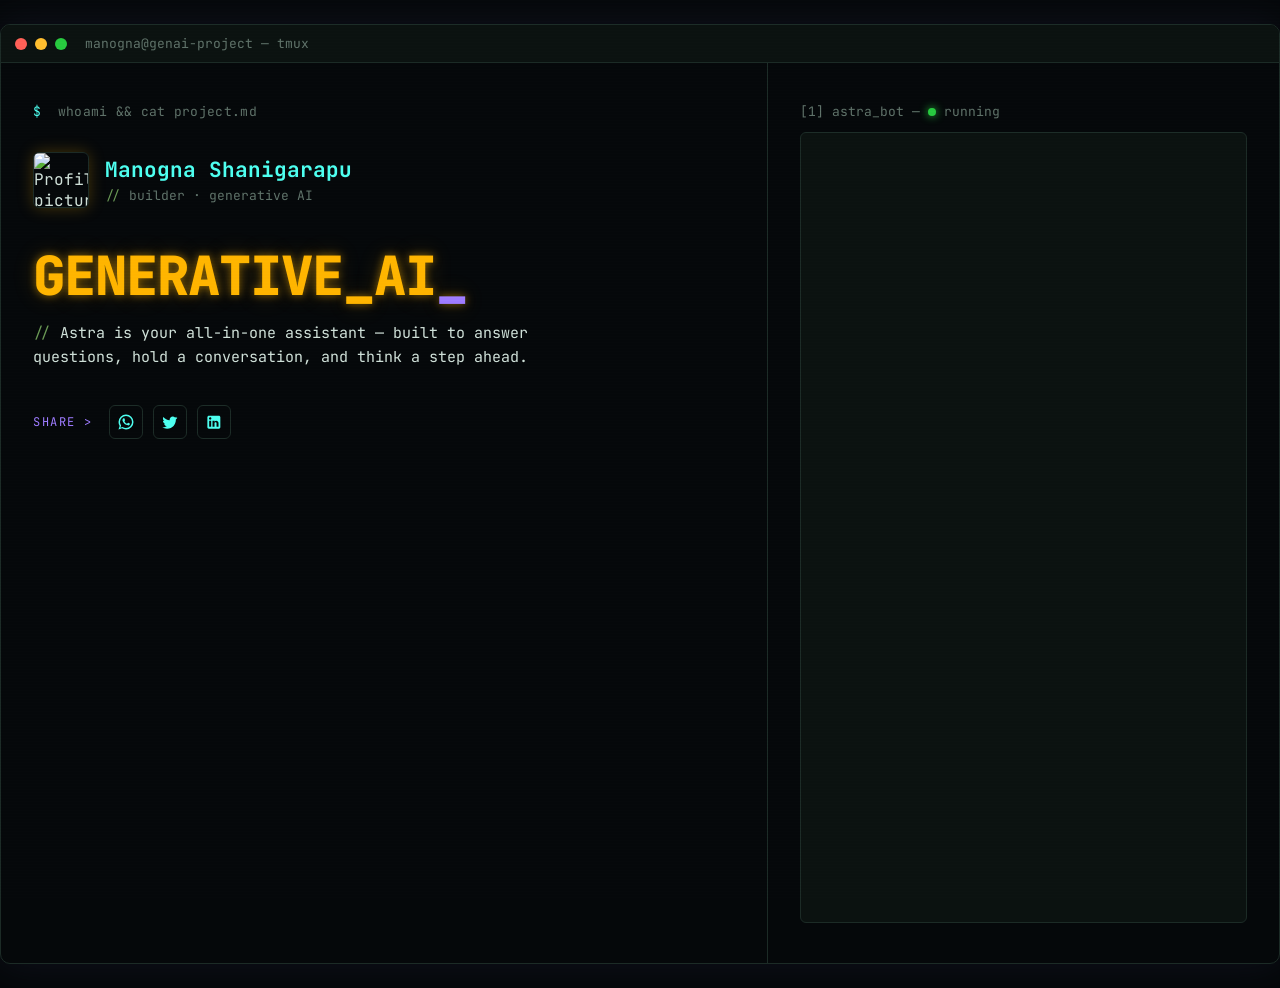
==== commit 7a820d30: "Updated logos and trimmed unwanted things" ====
--- a/index.html
+++ b/index.html
@@ -22,7 +22,8 @@
         <div class="main-container">
             <div class="description-container pane">
 
-                <div class="pane-label">[0] bash — whoami</div>
+                <p class="prompt-line"><span class="prompt-symbol">$</span> whoami &amp;&amp; cat project.md</p>
+
                 <div class="profile-section">
                     <div class="profile-pic-container">
                         <div class="profile-pic">
@@ -31,23 +32,34 @@
                     </div>
                     <div class="profile-info-container">
                         <h3 class="name">Manogna Shanigarapu</h3>
-                        <p class="bot-extra-info">// builder · generative AI</p>
+                        <p class="bot-extra-info"><span class="hl-comment">//</span> builder · generative AI</p>
                     </div>
                 </div>
 
-                <div class="pane-label">[0] bash — cat project.md</div>
                 <div class="project-details-container">
                     <h1 class="heading">GENERATIVE_AI<span class="cursor">_</span></h1>
-                    <p class="description">Astra is your all-in-one assistant — built to answer
-                        questions, hold a conversation, and think a step ahead.</p>
+                    <p class="description"><span class="hl-comment">// </span>Astra is your all-in-one assistant —
+                        built to answer questions, hold a conversation, and think a step ahead.</p>
                 </div>
 
-                <div class="pane-label">[0] bash — share --to social</div>
-                <div class="share-now">
+                <div class="share-row">
+                    <span class="share-label">share &gt;</span>
                     <div class="icons-container">
-                        <button class="social-icon whatsapp" aria-label="Share on WhatsApp">[ wa ]</button>
-                        <button class="social-icon twitter" aria-label="Share on X">[ x ]</button>
-                        <button class="social-icon linkedin" aria-label="Share on LinkedIn">[ in ]</button>
+                        <div class="social-icon whatsapp" aria-label="Share on WhatsApp">
+                            <svg width="18" height="18" viewBox="0 0 24 24" fill="currentColor">
+                                <path d="M16.75 13.96c.25.13.41.2.46.3.06.11.04.61-.21 1.18-.2.56-1.24 1.1-1.7 1.12-.46.02-.47.36-2.96-.73-2.49-1.09-3.99-3.75-4.11-3.92-.12-.17-.96-1.38-.92-2.61.05-1.22.69-1.8.95-2.04.24-.26.51-.29.68-.26h.47c.15 0 .36-.06.55.45l.69 1.87c.06.13.1.28.01.44l-.27.41-.39.42c-.12.12-.26.25-.12.5.12.26.62 1.09 1.32 1.78.91.88 1.71 1.17 1.95 1.3.24.14.39.12.54-.04l.81-.94c.19-.25.35-.19.58-.11l1.67.88M12 2a10 10 0 0 1 10 10 10 10 0 0 1-10 10c-1.97 0-3.8-.57-5.35-1.55L2 22l1.55-4.65A9.969 9.969 0 0 1 2 12 10 10 0 0 1 12 2m0 2a8 8 0 0 0-8 8c0 1.72.54 3.31 1.46 4.61L4.5 19.5l2.89-.96A7.95 7.95 0 0 0 12 20a8 8 0 0 0 8-8 8 8 0 0 0-8-8z" />
+                            </svg>
+                        </div>
+                        <div class="social-icon twitter" aria-label="Share on X">
+                            <svg width="18" height="18" viewBox="0 0 25 25" fill="currentColor">
+                                <path d="M22.7576 6.7644C21.9876 7.1144 21.1576 7.3444 20.2976 7.4544C21.1776 6.9244 21.8576 6.0844 22.1776 5.0744C21.3476 5.5744 20.4276 5.9244 19.4576 6.1244C18.6676 5.2644 17.5576 4.7644 16.2976 4.7644C13.9476 4.7644 12.0276 6.6844 12.0276 9.0544C12.0276 9.3944 12.0676 9.7244 12.1376 10.0344C8.57765 9.8544 5.40765 8.1444 3.29765 5.5544C2.92765 6.1844 2.71765 6.9244 2.71765 7.7044C2.71765 9.1944 3.46765 10.5144 4.62765 11.2644C3.91765 11.2644 3.25765 11.0644 2.67765 10.7644V10.7944C2.67765 12.8744 4.15765 14.6144 6.11765 15.0044C5.48837 15.1766 4.82774 15.2006 4.18765 15.0744C4.45925 15.9269 4.99118 16.6728 5.70866 17.2073C6.42614 17.7419 7.29309 18.0381 8.18765 18.0544C6.67128 19.2548 4.79164 19.9037 2.85765 19.8944C2.51765 19.8944 2.17765 19.8744 1.83765 19.8344C3.73765 21.0544 5.99765 21.7644 8.41765 21.7644C16.2976 21.7644 20.6276 15.2244 20.6276 9.5544C20.6276 9.3644 20.6276 9.1844 20.6176 8.9944C21.4576 8.3944 22.1776 7.6344 22.7576 6.7644Z" />
+                            </svg>
+                        </div>
+                        <div class="social-icon linkedin" aria-label="Share on LinkedIn">
+                            <svg width="18" height="18" viewBox="0 0 25 25" fill="currentColor">
+                                <path d="M19.2977 3.7644C19.8281 3.7644 20.3368 3.97512 20.7119 4.35019C21.087 4.72526 21.2977 5.23397 21.2977 5.7644V19.7644C21.2977 20.2948 21.087 20.8035 20.7119 21.1786C20.3368 21.5537 19.8281 21.7644 19.2977 21.7644H5.29767C4.76724 21.7644 4.25853 21.5537 3.88345 21.1786C3.50838 20.8035 3.29767 20.2948 3.29767 19.7644V5.7644C3.29767 5.23397 3.50838 4.72526 3.88345 4.35019C4.25853 3.97512 4.76724 3.7644 5.29767 3.7644H19.2977ZM18.7977 19.2644V13.9644C18.7977 13.0998 18.4542 12.2706 17.8428 11.6592C17.2315 11.0479 16.4023 10.7044 15.5377 10.7044C14.6877 10.7044 13.6977 11.2244 13.2177 12.0044V10.8944H10.4277V19.2644H13.2177V14.3344C13.2177 13.5644 13.8377 12.9344 14.6077 12.9344C14.979 12.9344 15.3351 13.0819 15.5976 13.3445C15.8602 13.607 16.0077 13.9631 16.0077 14.3344V19.2644H18.7977ZM7.17767 9.3244C7.62323 9.3244 8.05055 9.14741 8.36561 8.83234C8.68067 8.51728 8.85767 8.08997 8.85767 7.6444C8.85767 6.7144 8.10767 5.9544 7.17767 5.9544C6.72945 5.9544 6.29959 6.13246 5.98266 6.44939C5.66572 6.76633 5.48767 7.19619 5.48767 7.6444C5.48767 8.5744 6.24767 9.3244 7.17767 9.3244ZM8.56767 19.2644V10.8944H5.79767V19.2644H8.56767Z" />
+                            </svg>
+                        </div>
                     </div>
                 </div>
 
--- a/genai.css
+++ b/genai.css
@@ -6,6 +6,9 @@
     --border: #1c2b26;
     --amber: #ffb400;
     --cyan: #4dfff0;
+    --magenta: #ff6bcb;
+    --violet: #9d7bff;
+    --comment: #6a9955;
     --text: #cfe0d8;
     --dim: #5f7269;
     --red: #ff5f56;
@@ -34,7 +37,6 @@
     outline-offset: 2px;
 }
 
-/* CRT scanline overlay */
 .crt-overlay {
     position: fixed;
     inset: 0;
@@ -54,7 +56,7 @@
     border: 1px solid var(--border);
     border-radius: 10px;
     overflow: hidden;
-    box-shadow: 0 0 40px rgba(77, 255, 240, 0.06);
+    box-shadow: 0 0 40px rgba(157, 123, 255, 0.08);
 }
 
 .window-titlebar {
@@ -92,37 +94,43 @@
     box-sizing: border-box;
 }
 
-.pane-label {
-    color: var(--dim);
-    font-size: 13px;
-    margin: 0 0 12px;
-    padding-bottom: 8px;
-    border-bottom: 1px dashed var(--border);
-}
-
-.pane-label:not(:first-child) {
-    margin-top: 36px;
-}
-
 .description-container {
     width: 60%;
     padding: 40px 32px;
     border-right: 1px solid var(--border);
 }
 
+.prompt-line {
+    color: var(--dim);
+    font-size: 13px;
+    margin: 0 0 32px;
+    letter-spacing: 0.3px;
+}
+
+.prompt-symbol {
+    color: var(--cyan);
+    margin-right: 8px;
+}
+
+.hl-comment {
+    color: var(--comment);
+}
+
 .profile-section {
     display: flex;
     align-items: center;
     gap: 16px;
+    margin-bottom: 40px;
 }
 
 .profile-pic-container {
-    width: 60px;
-    height: 60px;
+    width: 56px;
+    height: 56px;
     border-radius: 6px;
     overflow: hidden;
     border: 1px solid var(--border);
     box-shadow: 0 0 16px rgba(255, 180, 0, 0.25);
+    flex-shrink: 0;
 }
 
 .student-pic {
@@ -134,24 +142,24 @@
 
 .name {
     margin: 0;
-    color: var(--text);
-    font-size: 22px;
+    color: var(--cyan);
+    font-size: 21px;
     font-weight: 700;
 }
 
 .bot-extra-info {
     margin: 4px 0 0;
     color: var(--dim);
-    font-size: 14px;
+    font-size: 13px;
 }
 
 .heading {
-    font-size: 56px;
+    font-size: 54px;
     font-weight: 800;
     color: var(--amber);
     letter-spacing: -1px;
     line-height: 1.05;
-    margin: 0 0 18px;
+    margin: 0 0 16px;
     text-shadow: 0 0 8px rgba(255, 180, 0, 0.5), 0 0 24px rgba(255, 180, 0, 0.2);
     word-break: break-word;
 }
@@ -159,7 +167,7 @@
 .cursor {
     display: inline-block;
     animation: blink 1s steps(1) infinite;
-    color: var(--cyan);
+    color: var(--violet);
 }
 
 @keyframes blink {
@@ -168,32 +176,48 @@
 }
 
 .description {
-    margin: 0;
+    margin: 0 0 36px;
     font-size: 15px;
     line-height: 1.6;
     color: var(--text);
     max-width: 560px;
 }
 
+.share-row {
+    display: flex;
+    align-items: center;
+    gap: 16px;
+}
+
+.share-label {
+    color: var(--violet);
+    font-size: 12px;
+    letter-spacing: 1.5px;
+    text-transform: uppercase;
+}
+
 .icons-container {
     display: flex;
-    gap: 12px;
+    gap: 10px;
 }
 
 .social-icon {
-    background: transparent;
+    width: 34px;
+    height: 34px;
+    display: flex;
+    align-items: center;
+    justify-content: center;
     border: 1px solid var(--border);
+    border-radius: 6px;
     color: var(--cyan);
-    font-size: 14px;
-    padding: 8px 14px;
-    border-radius: 4px;
     cursor: pointer;
     transition: all 0.15s ease;
 }
 
 .social-icon:hover {
-    border-color: var(--cyan);
-    box-shadow: 0 0 12px rgba(77, 255, 240, 0.35);
+    color: var(--magenta);
+    border-color: var(--magenta);
+    box-shadow: 0 0 12px rgba(255, 107, 203, 0.4);
 }
 
 .chat-bot-container {
@@ -202,6 +226,12 @@
     padding: 40px 32px;
     display: flex;
     flex-direction: column;
+}
+
+.pane-label {
+    color: var(--dim);
+    font-size: 13px;
+    margin: 0 0 12px;
 }
 
 .chat-pane-label {
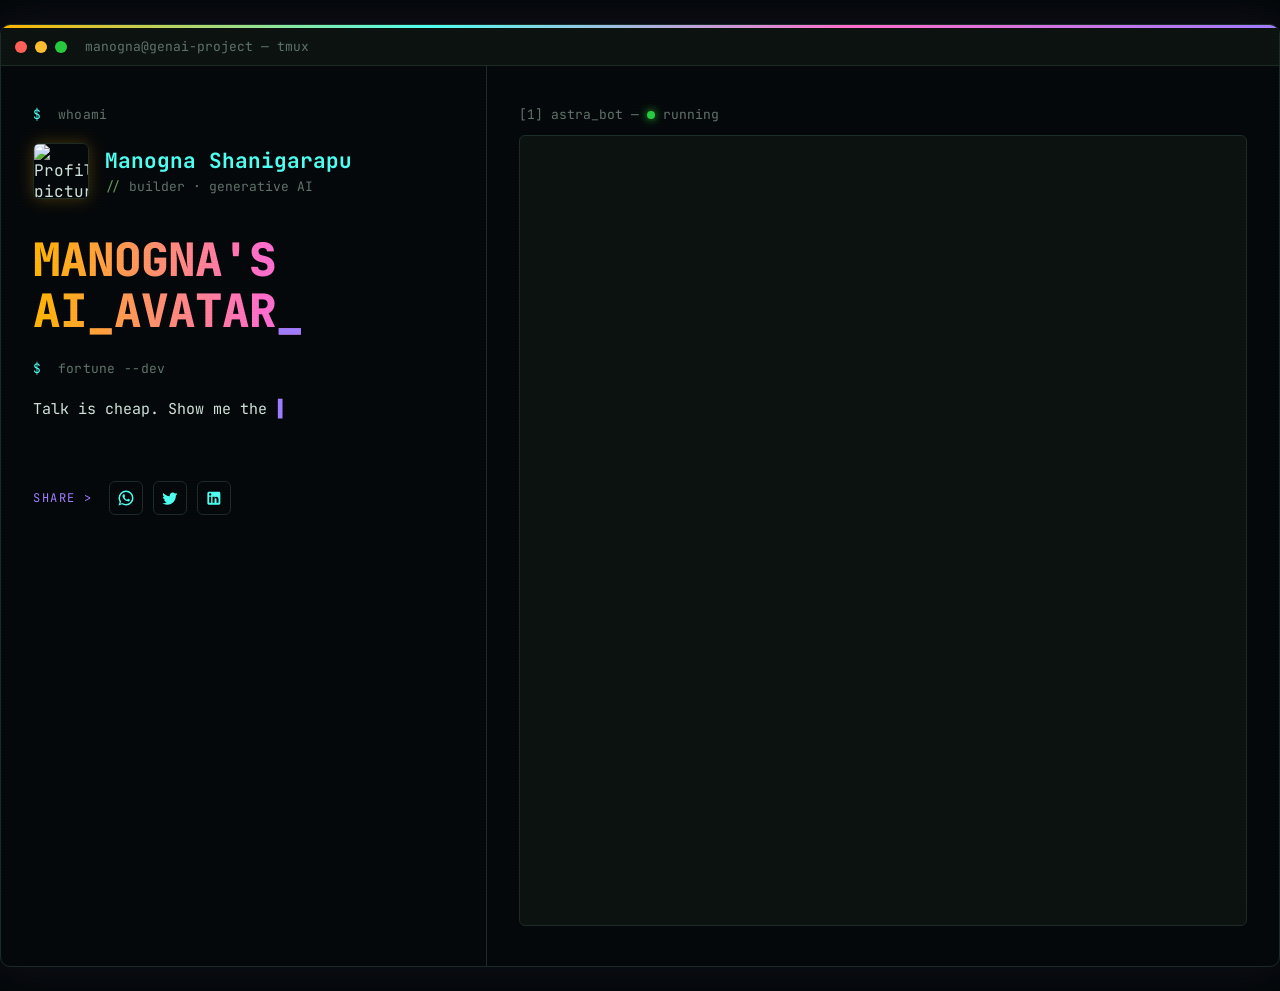
==== commit 8105da89: "Updated UI" ====
--- a/index.html
+++ b/index.html
@@ -22,7 +22,7 @@
         <div class="main-container">
             <div class="description-container pane">
 
-                <p class="prompt-line"><span class="prompt-symbol">$</span> whoami &amp;&amp; cat project.md</p>
+                <p class="prompt-line"><span class="prompt-symbol">$</span> whoami</p>
 
                 <div class="profile-section">
                     <div class="profile-pic-container">
@@ -37,9 +37,10 @@
                 </div>
 
                 <div class="project-details-container">
-                    <h1 class="heading">GENERATIVE_AI<span class="cursor">_</span></h1>
-                    <p class="description"><span class="hl-comment">// </span>Astra is your all-in-one assistant —
-                        built to answer questions, hold a conversation, and think a step ahead.</p>
+                    <h1 class="heading">MANOGNA'S<br>AI_AVATAR<span class="cursor">_</span></h1>
+
+                    <p class="prompt-line"><span class="prompt-symbol">$</span> fortune --dev</p>
+                    <p class="typewriter" id="devQuote"></p>
                 </div>
 
                 <div class="share-row">
--- a/genai.css
+++ b/genai.css
@@ -51,7 +51,7 @@
 }
 
 .terminal-window {
-    max-width: 1400px;
+    max-width: 1500px;
     margin: 24px auto;
     border: 1px solid var(--border);
     border-radius: 10px;
@@ -59,6 +59,13 @@
     box-shadow: 0 0 40px rgba(157, 123, 255, 0.08);
 }
 
+.terminal-window::before {
+    content: '';
+    display: block;
+    height: 3px;
+    background: linear-gradient(90deg, var(--amber), var(--cyan), var(--magenta), var(--violet));
+}
+
 .window-titlebar {
     display: flex;
     align-items: center;
@@ -95,7 +102,7 @@
 }
 
 .description-container {
-    width: 60%;
+    width: 38%;
     padding: 40px 32px;
     border-right: 1px solid var(--border);
 }
@@ -103,7 +110,7 @@
 .prompt-line {
     color: var(--dim);
     font-size: 13px;
-    margin: 0 0 32px;
+    margin: 0 0 20px;
     letter-spacing: 0.3px;
 }
 
@@ -120,7 +127,7 @@
     display: flex;
     align-items: center;
     gap: 16px;
-    margin-bottom: 40px;
+    margin-bottom: 36px;
 }
 
 .profile-pic-container {
@@ -154,20 +161,23 @@
 }
 
 .heading {
-    font-size: 54px;
+    font-size: 46px;
     font-weight: 800;
-    color: var(--amber);
     letter-spacing: -1px;
-    line-height: 1.05;
-    margin: 0 0 16px;
-    text-shadow: 0 0 8px rgba(255, 180, 0, 0.5), 0 0 24px rgba(255, 180, 0, 0.2);
+    line-height: 1.1;
+    margin: 0 0 24px;
     word-break: break-word;
+    background: linear-gradient(90deg, var(--amber), var(--magenta) 55%, var(--violet));
+    -webkit-background-clip: text;
+    background-clip: text;
+    color: transparent;
 }
 
 .cursor {
     display: inline-block;
+    -webkit-text-fill-color: var(--violet);
+    color: var(--violet);
     animation: blink 1s steps(1) infinite;
-    color: var(--violet);
 }
 
 @keyframes blink {
@@ -175,12 +185,20 @@
     50%, 100% { opacity: 0; }
 }
 
-.description {
+.typewriter {
     margin: 0 0 36px;
     font-size: 15px;
     line-height: 1.6;
     color: var(--text);
-    max-width: 560px;
+    min-height: 48px;
+    max-width: 520px;
+}
+
+.typewriter::after {
+    content: '▌';
+    color: var(--violet);
+    margin-left: 2px;
+    animation: blink 1s steps(1) infinite;
 }
 
 .share-row {
@@ -221,7 +239,7 @@
 }
 
 .chat-bot-container {
-    width: 40%;
+    width: 62%;
     height: 100vh;
     padding: 40px 32px;
     display: flex;
@@ -263,7 +281,7 @@
 }
 
 @media (prefers-reduced-motion: reduce) {
-    .cursor, .status-dot {
+    .cursor, .status-dot, .typewriter::after {
         animation: none;
     }
 }
@@ -282,12 +300,16 @@
 
     .chat-bot-container {
         width: 100%;
-        height: 520px;
+        height: 620px;
         padding: 28px 20px;
     }
 
     .heading {
-        font-size: 40px;
+        font-size: 36px;
+    }
+
+    .typewriter {
+        max-width: 100%;
     }
 }
 
@@ -298,7 +320,7 @@
     }
 
     .heading {
-        font-size: 30px;
+        font-size: 28px;
     }
 
     .description-container,
@@ -307,6 +329,6 @@
     }
 
     .chat-bot-container {
-        height: 460px;
+        height: 560px;
     }
 }
